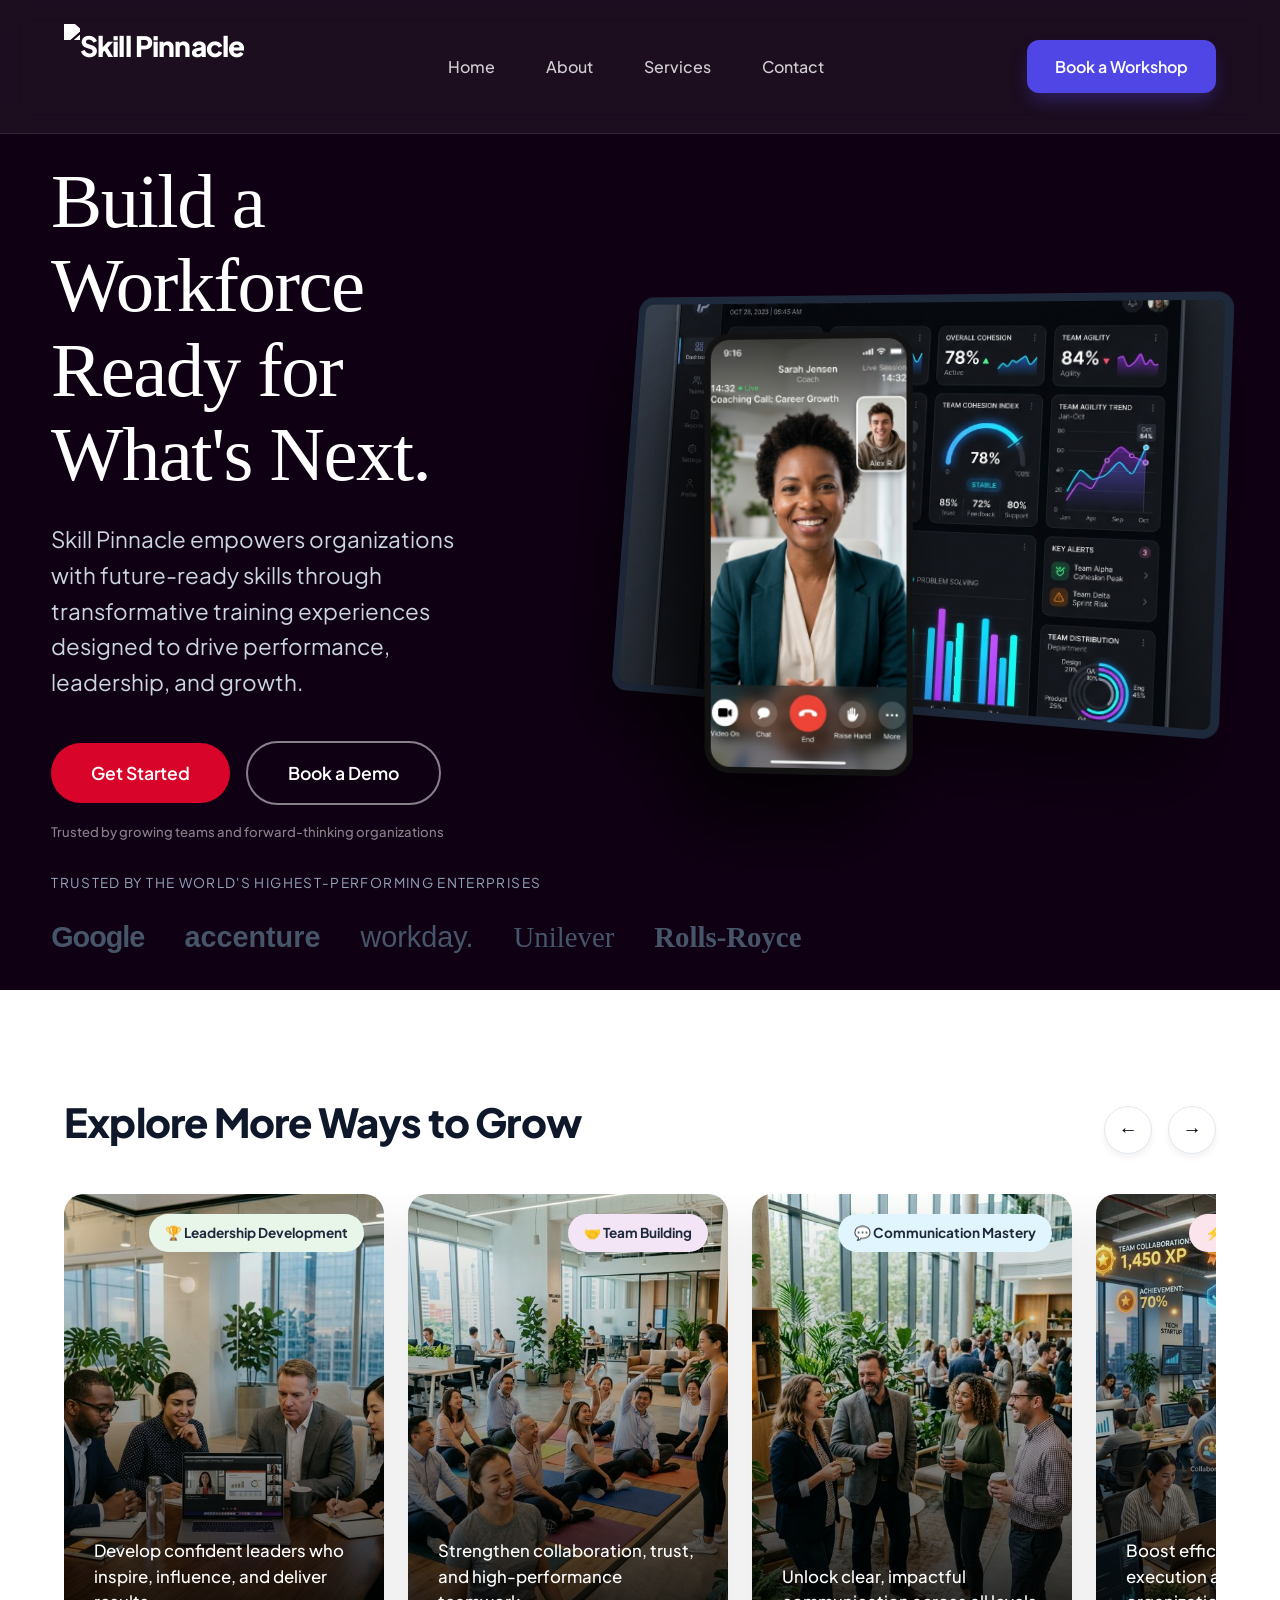
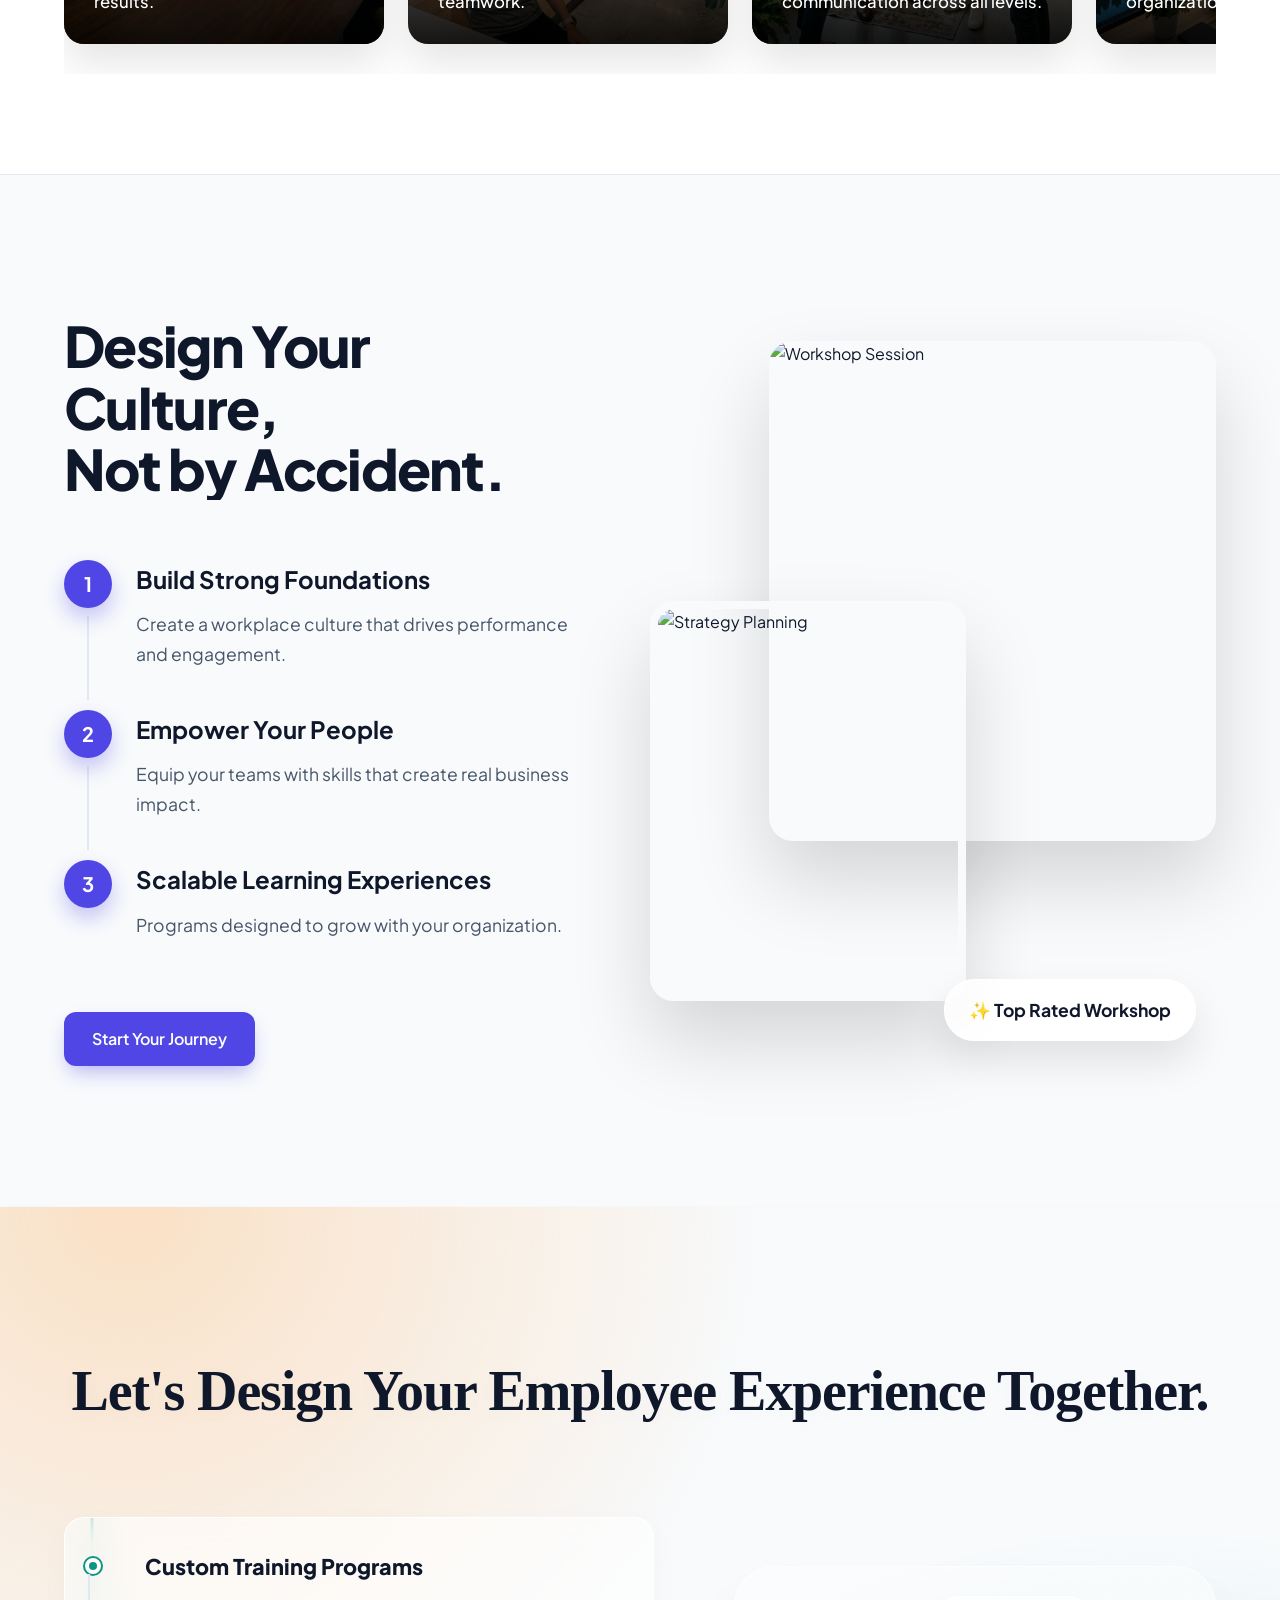
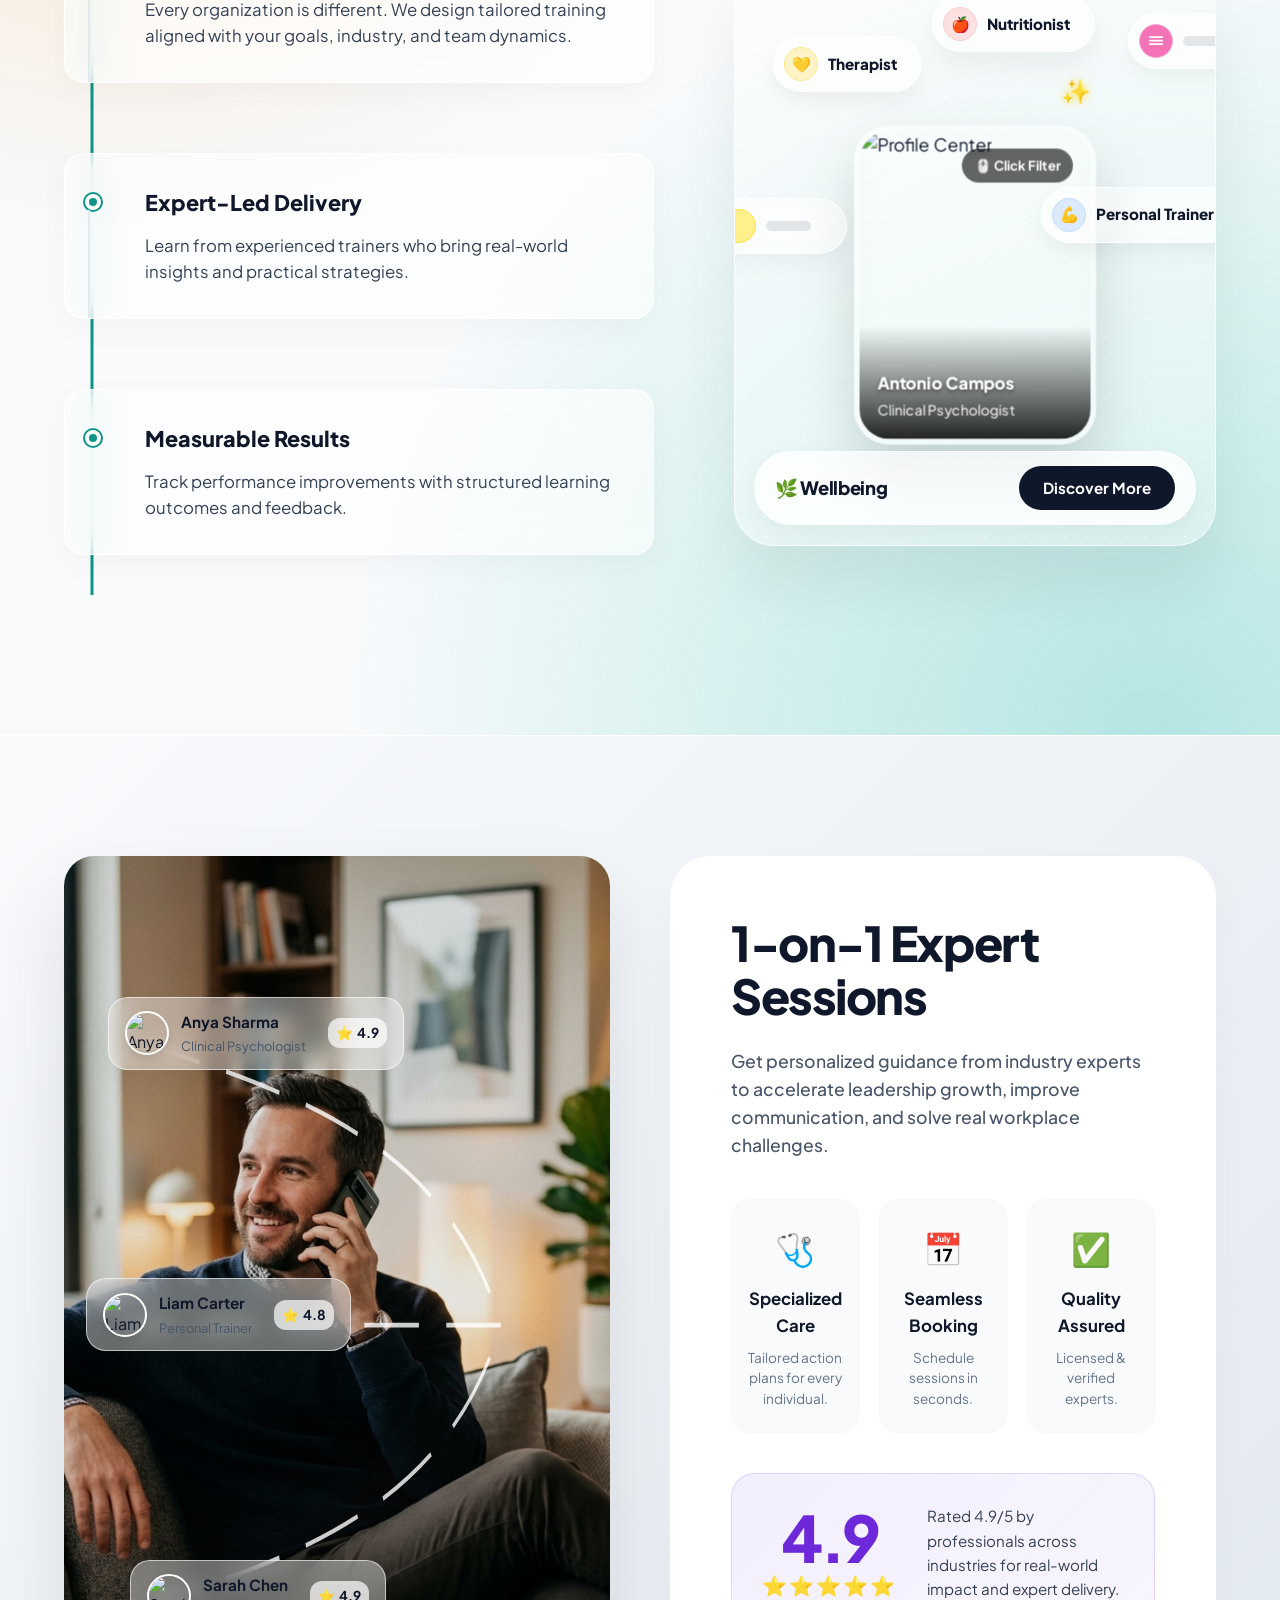
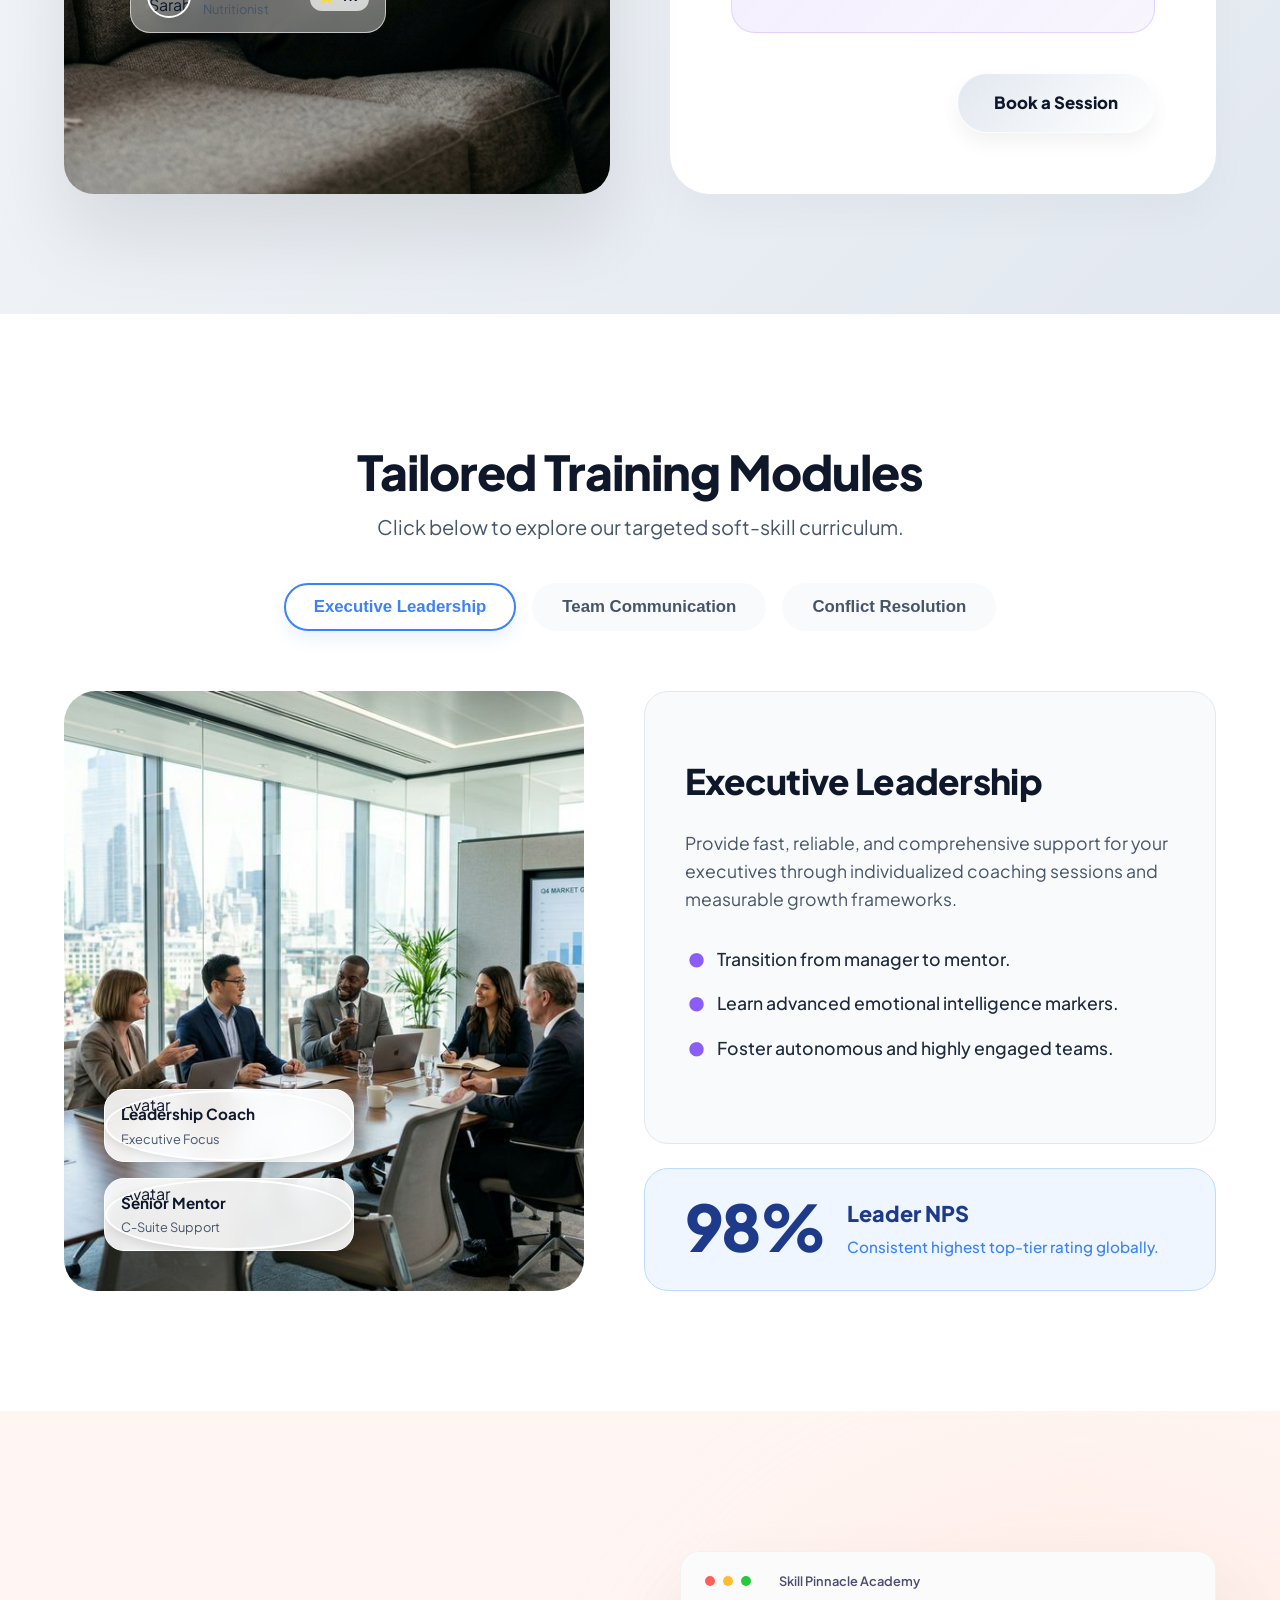
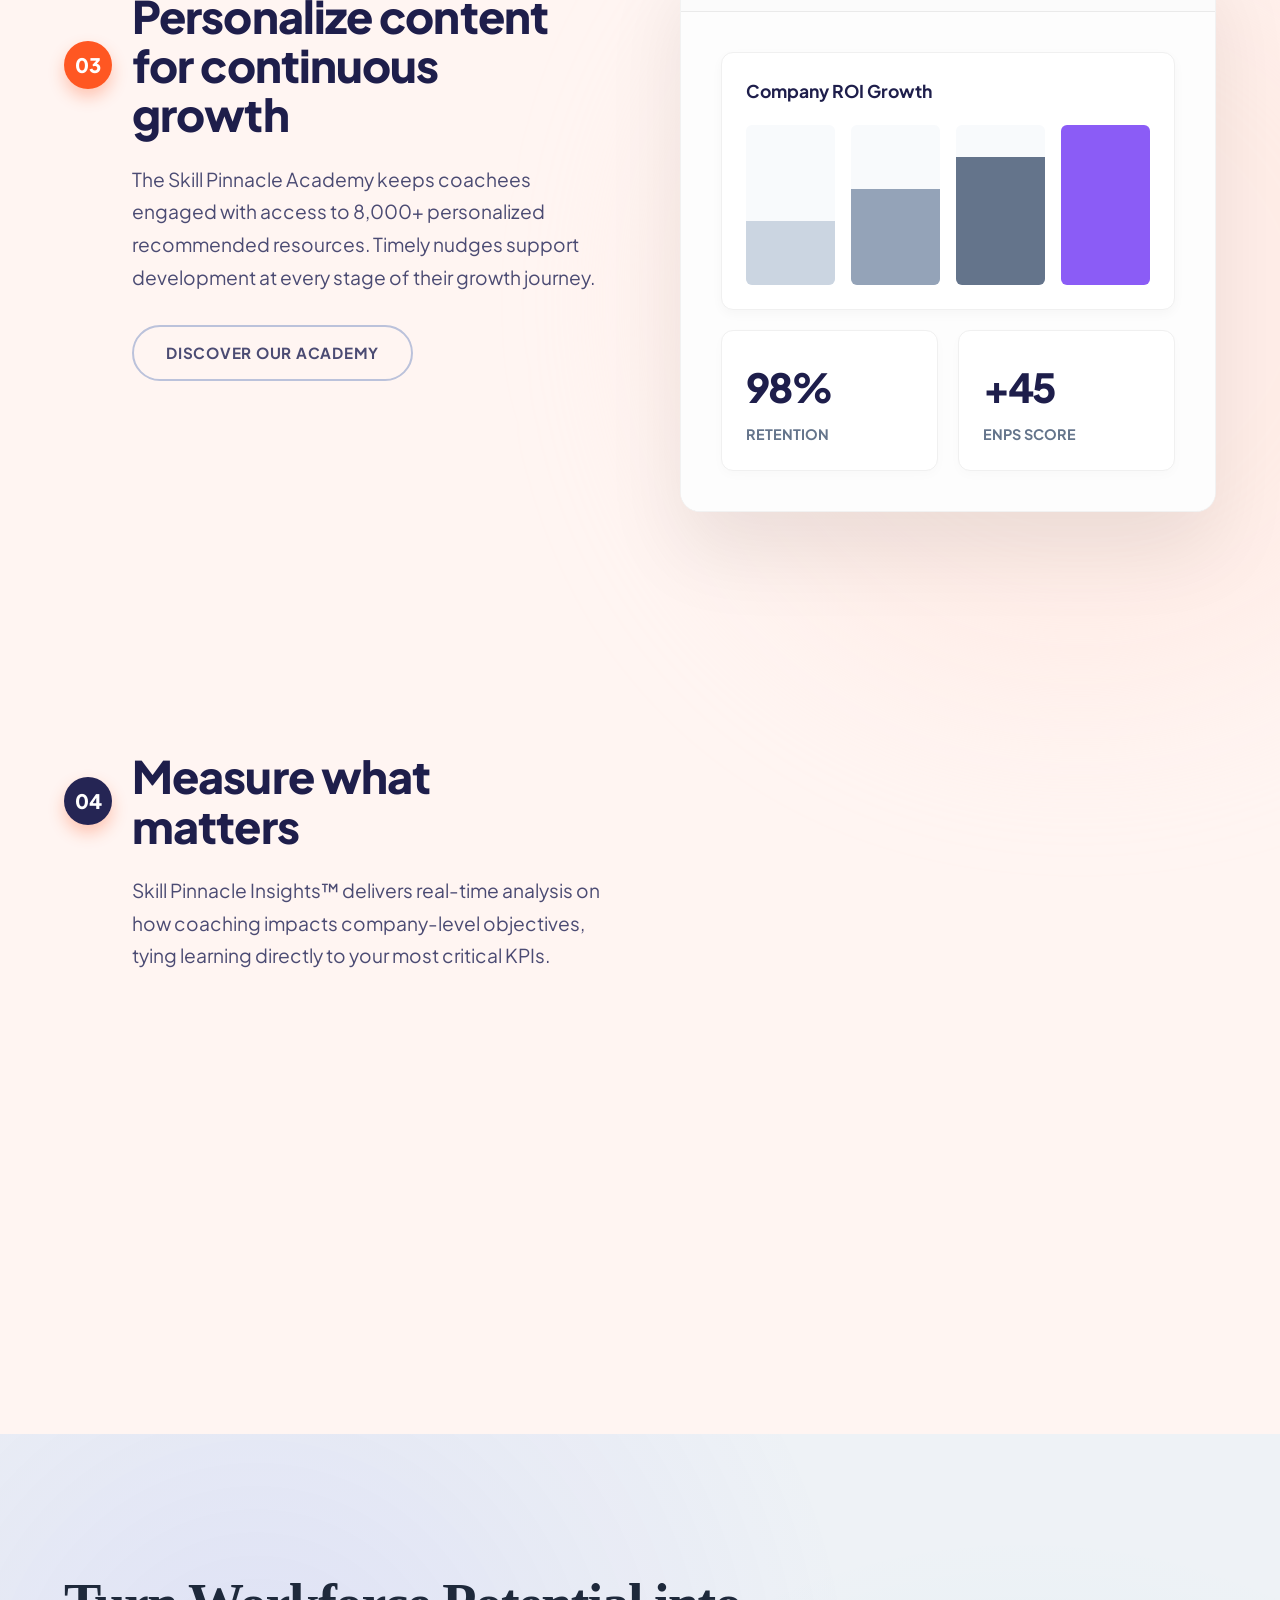
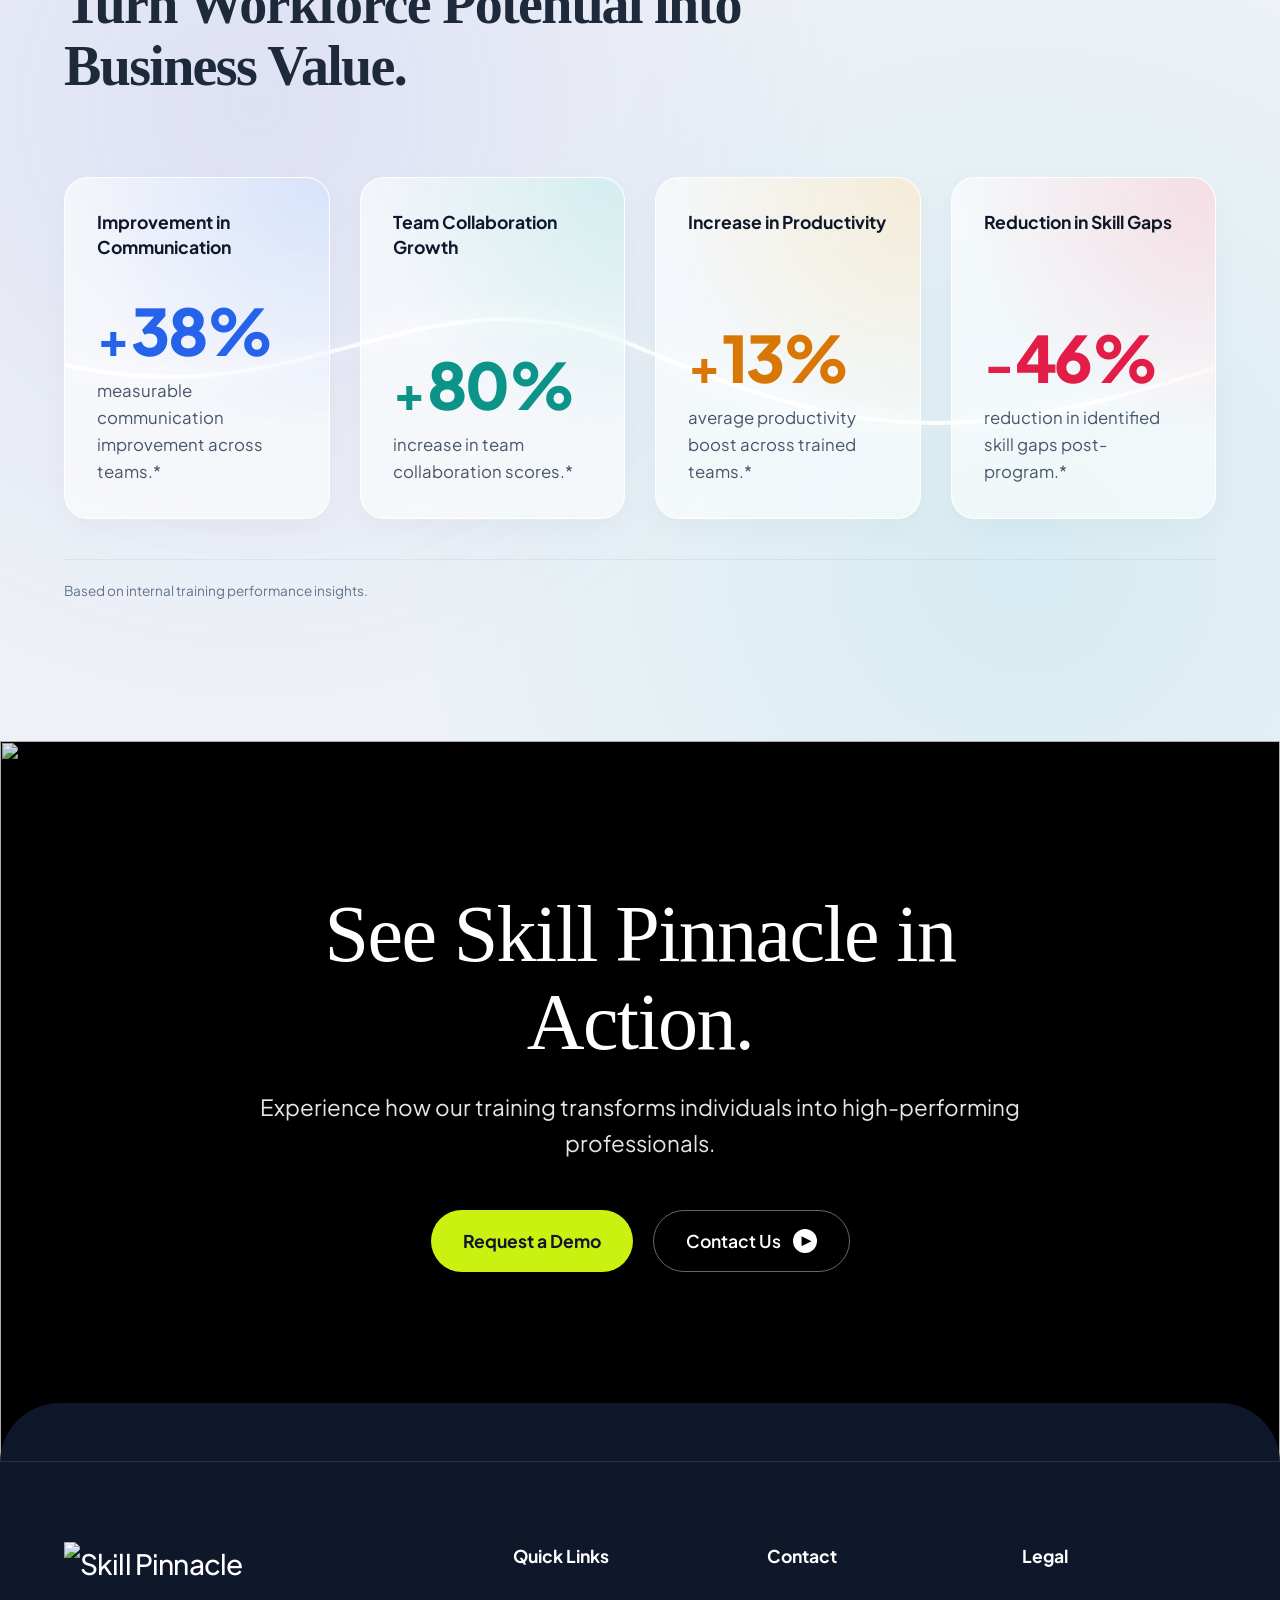
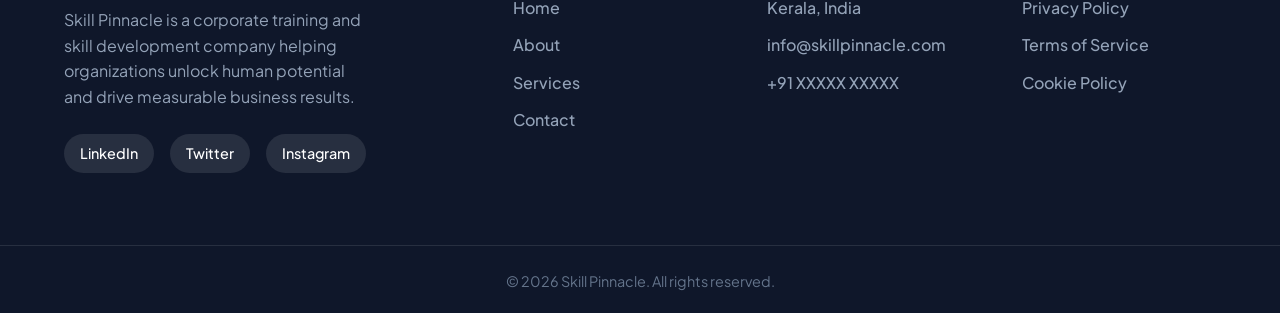
==== index.html @ dc4d6b3a "pust 1" ====
<!DOCTYPE html>
<html lang="en">
<head>
    <meta charset="UTF-8">
    <meta name="viewport" content="width=device-width, initial-scale=1.0">
    <title>Corporate Training & Soft Skills</title>
    <link rel="stylesheet" href="style.css">
    <link href="https://fonts.googleapis.com/css2?family=Plus+Jakarta+Sans:wght@400;500;600;700;800&display=swap" rel="stylesheet">
</head>
<body class="home">
    <main>
        <header class="sticky-header" id="header">
            <a href="index.html" class="logo">
                <img src="assets/logo.png" alt="Skill Pinnacle" class="logo-img">
            </a>
            <nav class="main-nav">
                <a href="index.html">Home</a>
                <a href="about.html">About</a>
                <a href="services.html">Services</a>
                <a href="contact.html">Contact</a>
                <a href="booking.html" class="nav-mobile-cta">Book a Workshop</a>
            </nav>
            <div class="cta-buttons">
                <a href="booking.html" class="btn btn-primary">Book a Workshop</a>
            </div>
            <button class="mobile-menu-btn">
                <span></span><span></span><span></span>
            </button>
        </header>
        <!-- Premium BetterUp-Style 3D Hero -->
        <!-- Static 3D 2-Column Hero Structure (header.mp4 layout) -->
        <section class="hero-static-section" id="hero-main">
            <!-- Background Radial -->
            <!-- Background Video -->
            <video autoplay loop muted playsinline class="h-bg-video">
                <source src="assets/bg.mp4" type="video/mp4">
                Your browser does not support the video tag.
            </video>

            <!-- Foreground Content Grid -->
            <div class="h-content-grid max-w">
                
                <!-- Left Text Column -->
                <div class="h-text-col fade-up animate">
                    <h1 class="h-bold-headline reveal-text"><span>Build a Workforce<br>Ready for What's Next.</span></h1>
                    <p class="h-sub-paragraph">Skill Pinnacle empowers organizations with future-ready skills through transformative training experiences designed to drive performance, leadership, and growth.</p>
                    <div style="display:flex;gap:16px;flex-wrap:wrap;align-items:center;margin-top:8px;">
                        <a href="booking.html" class="btn-magenta-solid">Get Started</a>
                        <a href="contact.html" class="btn-magenta-solid" style="background:transparent;border:2px solid rgba(255,255,255,0.5);color:white;">Book a Demo</a>
                    </div>
                    <p style="margin-top:16px;font-size:0.82rem;color:rgba(255,255,255,0.5);font-weight:500;">Trusted by growing teams and forward-thinking organizations</p>
                </div>

                <!-- Right Compound Mockup Stage -->
                <div class="h-compound-stage fade-up animate delay-1">
                    <div class="h-tablet-mockup">
                        <img src="assets/performance_dashboard.png" class="mockup-img" alt="Dashboard">
                    </div>
                    <div class="h-phone-mockup">
                        <img src="assets/mobile_video_call.png" class="mockup-img" alt="Video Call">
                    </div>
                </div>

            </div>

            <!-- Logo Ticker Footer -->
            <div class="hero-ticker-footer fade-up animate delay-2 max-w">
                <p class="ticker-label">TRUSTED BY THE WORLD'S HIGHEST-PERFORMING ENTERPRISES</p>
                <div class="ticker-logos">
                    <!-- Text SVGs/Logos for dummy enterprise names -->
                    <span class="t-logo google">Google</span>
                    <span class="t-logo accenture">accenture</span>
                    <span class="t-logo workday">workday.</span>
                    <span class="t-logo unilever">Unilever</span>
                    <span class="t-logo rolls">Rolls-Royce</span>
                </div>
            </div>
        </section>

        <section class="amp-carousel-section fade-up animate">
            <div class="amp-header max-w">
                <h2>Explore More Ways to Grow</h2>
                <div class="amp-nav">
                    <button class="nav-btn prev-btn" id="amp-prev">←</button>
                    <button class="nav-btn next-btn" id="amp-next">→</button>
                </div>
            </div>
            <div class="amp-track-wrapper">
                <div class="amp-track" id="amp-track">
                    <div class="amp-card">
                        <img src="assets/amp_card_1_1775747048935.png" alt="Leadership Development" class="amp-bg">
                        <div class="amp-badge green">🏆 Leadership Development</div>
                        <div class="amp-content">
                            <p>Develop confident leaders who inspire, influence, and deliver results.</p>
                        </div>
                    </div>
                    <div class="amp-card">
                        <img src="assets/amp_card_2_1775747070274.png" alt="Team Building" class="amp-bg">
                        <div class="amp-badge purple">🤝 Team Building</div>
                        <div class="amp-content">
                            <p>Strengthen collaboration, trust, and high-performance teamwork.</p>
                        </div>
                    </div>
                    <div class="amp-card">
                        <img src="assets/amp_card_3_1775747086693.png" alt="Communication Mastery" class="amp-bg">
                        <div class="amp-badge blue">💬 Communication Mastery</div>
                        <div class="amp-content">
                            <p>Unlock clear, impactful communication across all levels.</p>
                        </div>
                    </div>
                    <div class="amp-card">
                        <img src="assets/amp_card_4_1775747103747.png" alt="Workplace Productivity" class="amp-bg">
                        <div class="amp-badge pink">⚡ Workplace Productivity</div>
                        <div class="amp-content">
                            <p>Boost efficiency, focus, and execution across your organization.</p>
                        </div>
                    </div>
                </div>
            </div>
        </section>

        <section class="features">
            <div class="feature-grid max-w">
                <div class="feature-timeline fade-up animate">
                    <h2 class="reveal-text"><span>Design Your Culture,<br/>Not by Accident.</span></h2>
                    <div class="timeline-list">
                        <div class="timeline-item">
                            <div class="t-step">1</div>
                            <div class="t-content">
                                <h3>Build Strong Foundations</h3>
                                <p>Create a workplace culture that drives performance and engagement.</p>
                            </div>
                        </div>
                        <div class="timeline-item">
                            <div class="t-step">2</div>
                            <div class="t-content">
                                <h3>Empower Your People</h3>
                                <p>Equip your teams with skills that create real business impact.</p>
                            </div>
                        </div>
                        <div class="timeline-item">
                            <div class="t-step">3</div>
                            <div class="t-content">
                                <h3>Scalable Learning Experiences</h3>
                                <p>Programs designed to grow with your organization.</p>
                            </div>
                        </div>
                    </div>
                    <a href="booking.html" class="btn btn-primary" style="margin-top:32px;display:inline-block;">Start Your Journey</a>
                </div>
                <div class="feature-visuals fade-up animate delay-1">
                    <img src="assets/workshop_1.png" class="f-img main-img" alt="Workshop Session">
                    <img src="assets/workshop_2.png" class="f-img secondary-img" alt="Strategy Planning">
                    <div class="glass-badge">
                        ✨ Top Rated Workshop
                    </div>
                </div>
            </div>
        </section>

        <section class="employee-experience fade-up animate">
            <div class="opm2-mesh-bg"></div>
            <div class="max-w relative-z">
                <h2 class="ee-title text-center fade-up animate">Let's Design Your Employee Experience Together.</h2>
                <div class="ee-layout">
                    
                    <div class="ee-left">
                        <!-- Flow Line SVG Background -->
                        <svg class="opm2-flow-svg" viewBox="0 0 100 800" preserveAspectRatio="none">
                            <line x1="28" y1="0" x2="28" y2="800" stroke="#0d9488" stroke-width="3" stroke-dasharray="1000" stroke-dashoffset="1000" class="draw-line animate delay-1" />
                        </svg>

                        <div class="timeline-item glass-tl-card fade-up animate delay-1">
                            <div class="tl-dot teal-dot"></div>
                            <div class="tl-content">
                                <h3>Custom Training Programs</h3>
                                <p>Every organization is different. We design tailored training aligned with your goals, industry, and team dynamics.</p>
                            </div>
                        </div>
                        <div class="timeline-item glass-tl-card fade-up animate delay-2">
                            <div class="tl-dot teal-dot"></div>
                            <div class="tl-content">
                                <h3>Expert-Led Delivery</h3>
                                <p>Learn from experienced trainers who bring real-world insights and practical strategies.</p>
                            </div>
                        </div>
                        <div class="timeline-item glass-tl-card fade-up animate delay-3">
                            <div class="tl-dot teal-dot"></div>
                            <div class="tl-content">
                                <h3>Measurable Results</h3>
                                <p>Track performance improvements with structured learning outcomes and feedback.</p>
                            </div>
                        </div>
                    </div>

                    <div class="ee-right fade-up animate delay-1">
                        <div class="ee-visual-container glass-container">
                            <div class="mesh-dots"></div>

                            <!-- Sparkle accents -->
                            <div class="sparkle-star star-1 float-anim-1">✨</div>
                            
                            <!-- Floating Skeleton/Pill Badges -->
                            <div class="pill-badge glass-pill pill-pos-1 float-anim-1">
                                <div class="icon-circle bg-yellow">💛</div>
                                <span>Therapist</span>
                            </div>
                            <div class="pill-badge glass-pill pill-pos-2 float-anim-2">
                                <div class="icon-circle bg-red">🍎</div>
                                <span>Nutritionist</span>
                            </div>
                            <div class="pill-badge glass-pill pill-pos-3 float-anim-3">
                                <div class="icon-circle bg-blue">💪</div>
                                <span>Personal Trainer</span>
                            </div>
                            
                            <!-- Skeleton Elements Missing Originally -->
                            <div class="pill-badge glass-pill skel-pos-1 float-anim-2">
                                <div class="icon-circle bg-pink"><svg viewBox="0 0 24 24" width="14" height="14" fill="white"><rect y="4" width="24" height="3" rx="1.5"/><rect y="10" width="24" height="3" rx="1.5"/><rect y="16" width="24" height="3" rx="1.5"/></svg></div>
                                <div class="skel-bar"></div>
                            </div>
                            <div class="pill-badge glass-pill skel-pos-2 float-anim-1">
                                <div class="icon-circle bg-cream"></div>
                                <div class="skel-bar"></div>
                            </div>

                            <!-- Overlapping Profile Fan -->
                            <div class="fan-profile-wrapper">
                                <article class="fan-card fan-left opm2-prof">
                                    <img src="https://i.pravatar.cc/300?img=47" alt="Profile Left">
                                    <div class="prof-overlay">
                                        <h4>Cansu Biliroğlu Ertan</h4>
                                        <p>Nutritionist</p>
                                    </div>
                                    <div class="fake-cursor"><svg width="24" height="36" viewBox="0 0 24 36" fill="none" xmlns="http://www.w3.org/2000/svg"><path d="M1 1L10.3542 32.748L12.9803 21.0347L22.6186 16.5937L1 1Z" fill="white" stroke="#1e293b" stroke-width="2"/></svg></div>
                                </article>
                                <article class="fan-card fan-center opm2-prof">
                                    <div class="expand-cue" style="position:absolute; top: 16px; right: 16px; background: rgba(0,0,0,0.6); padding: 6px 12px; border-radius: 20px; color: white; font-size: 0.75rem; font-weight:700; backdrop-filter: blur(4px); z-index:5; transition: opacity 0.3s;">🖱️ Click Filter</div>
                                    <img src="https://i.pravatar.cc/350?img=11" alt="Profile Center">
                                    <div class="prof-overlay">
                                        <h4>Antonio Campos</h4>
                                        <p>Clinical Psychologist</p>
                                    </div>
                                </article>
                                <article class="fan-card fan-right opm2-prof">
                                    <img src="https://i.pravatar.cc/300?img=32" alt="Profile Right">
                                    <div class="prof-overlay">
                                        <h4>David L.</h4>
                                        <p>Therapist</p>
                                    </div>
                                </article>
                            </div>

                            <!-- Sandbox Footer -->
                            <footer class="sandbox-footer">
                                <div class="sb-logo">🌿 Wellbeing</div>
                                <a href="#discover" class="btn btn-discover">Discover More</a>
                            </footer>
                        </div>
                    </div>
                </div>
            </div>
        </section>

        <section class="expert-sessions fade-up animate">
            <div class="max-w">
                <div class="expert-container">
                    <!-- Left Column (Visuals) -->
                    <div class="expert-visuals">
                        <img src="assets/man_couch_call.png" alt="Man on phone call" class="expert-bg-img">
                        
                        <!-- Glowing SVG Connection Lines -->
                        <svg class="expert-lines-svg" viewBox="0 0 100 100" preserveAspectRatio="none">
                            <path class="glow-path" d="M15,20 C40,25 70,30 80,50" />
                            <path class="glow-path" d="M10,50 C40,50 60,50 80,50" />
                            <path class="glow-path" d="M15,80 C40,75 70,70 80,50" />
                        </svg>

                        <div class="expert-card card-top">
                            <img src="https://i.pravatar.cc/100?img=5" alt="Anya Sharma" class="expert-avatar">
                            <div class="card-info">
                                <h4>Anya Sharma</h4>
                                <p>Clinical Psychologist</p>
                            </div>
                            <div class="card-rating">
                                <span>⭐</span> 4.9
                            </div>
                        </div>

                        <div class="expert-card card-mid">
                            <img src="https://i.pravatar.cc/100?img=11" alt="Liam Carter" class="expert-avatar">
                            <div class="card-info">
                                <h4>Liam Carter</h4>
                                <p>Personal Trainer</p>
                            </div>
                            <div class="card-rating">
                                <span>⭐</span> 4.8
                            </div>
                        </div>

                        <div class="expert-card card-bot">
                            <img src="https://i.pravatar.cc/100?img=9" alt="Sarah Chen" class="expert-avatar">
                            <div class="card-info">
                                <h4>Sarah Chen</h4>
                                <p>Nutritionist</p>
                            </div>
                            <div class="card-rating">
                                <span>⭐</span> 4.9
                            </div>
                        </div>
                    </div>

                    <!-- Right Column (Content) -->
                    <div class="expert-content">
                        <div class="expert-inner">
                            <h2 class="expert-title reveal-text"><span>1-on-1 Expert Sessions</span></h2>
                            <p class="expert-subtitle">Get personalized guidance from industry experts to accelerate leadership growth, improve communication, and solve real workplace challenges.</p>
                            
                            <div class="expert-features">
                                <div class="e-feat-card">
                                    <div class="feat-icon">🩺</div>
                                    <h5>Specialized Care</h5>
                                    <p>Tailored action plans for every individual.</p>
                                </div>
                                <div class="e-feat-card">
                                    <div class="feat-icon">📅</div>
                                    <h5>Seamless Booking</h5>
                                    <p>Schedule sessions in seconds.</p>
                                </div>
                                <div class="e-feat-card">
                                    <div class="feat-icon">✅</div>
                                    <h5>Quality Assured</h5>
                                    <p>Licensed & verified experts.</p>
                                </div>
                            </div>

                            <div class="satisfaction-card">
                                <div class="sat-left">
                                    <div class="sat-score">4.9</div>
                                    <div class="sat-stars">⭐⭐⭐⭐⭐</div>
                                </div>
                                <div class="sat-right">
                                    <p>Rated 4.9/5 by professionals across industries for real-world impact and expert delivery.</p>
                                </div>
                            </div>
                            
                            <div class="expert-cta-wrap">
                                <a href="booking.html" class="btn expert-cta">Book a Session</a>
                            </div>
                        </div>
                    </div>
                </div>
            </div>
        </section>

        <section class="ref-modules-section">
            <div class="modules-inner max-w fade-up animate">
                <div class="text-center mb-section" style="margin-bottom: 40px;">
                    <h2 style="color: #0f172a; font-size: 3rem; font-weight: 800; letter-spacing: -0.02em;" class="reveal-text"><span>Tailored Training Modules</span></h2>
                    <p class="subtitle" style="color: #475569;">Click below to explore our targeted soft-skill curriculum.</p>
                </div>
                <div class="ref-tabs">
                    <button class="tab ref-pill active" data-target="tab-exec">Executive Leadership</button>
                    <button class="tab ref-pill" data-target="tab-team">Team Communication</button>
                    <button class="tab ref-pill" data-target="tab-conflict">Conflict Resolution</button>
                </div>
                
                <div class="ref-content-container">
                    <div class="tab-pane ref-pane active" id="tab-exec">
                        <div class="ref-pane-left">
                            <img src="assets/exec_leadership.png" alt="Executive Leadership">
                            <div class="ref-float-badges">
                                <div class="expert-card card-static">
                                    <img src="https://i.pravatar.cc/100?img=5" alt="Avatar" class="expert-avatar">
                                    <div class="card-info">
                                        <h4>Leadership Coach</h4>
                                        <p style="font-size: 0.8rem; margin: 0; color: var(--text-gray);">Executive Focus</p>
                                    </div>
                                </div>
                                <div class="expert-card card-static">
                                    <img src="https://i.pravatar.cc/100?img=11" alt="Avatar" class="expert-avatar">
                                    <div class="card-info">
                                        <h4>Senior Mentor</h4>
                                        <p style="font-size: 0.8rem; margin: 0; color: var(--text-gray);">C-Suite Support</p>
                                    </div>
                                </div>
                            </div>
                        </div>
                        <div class="ref-pane-right">
                            <div class="ref-info-card">
                                <h2 class="reveal-text"><span>Executive Leadership</span></h2>
                                <p>Provide fast, reliable, and comprehensive support for your executives through individualized coaching sessions and measurable growth frameworks.</p>
                                <ul class="ref-checklist">
                                    <li>Transition from manager to mentor.</li>
                                    <li>Learn advanced emotional intelligence markers.</li>
                                    <li>Foster autonomous and highly engaged teams.</li>
                                </ul>
                            </div>
                            <div class="ref-metric-card blue-metric">
                                <div class="rm-score">98%</div>
                                <div class="rm-text">Leader NPS <br><span style="font-weight: 500; font-size: 0.95rem; color: #3b82f6;">Consistent highest top-tier rating globally.</span></div>
                            </div>
                        </div>
                    </div>

                    <div class="tab-pane ref-pane" id="tab-team">
                        <div class="ref-pane-left">
                            <img src="assets/team_communication.png" alt="Team Communication">
                            <div class="ref-float-badges">
                                <div class="expert-card card-static">
                                    <img src="https://i.pravatar.cc/100?img=9" alt="Avatar" class="expert-avatar">
                                    <div class="card-info">
                                        <h4>Comm Specialist</h4>
                                        <p style="font-size: 0.8rem; margin: 0; color: var(--text-gray);">Team Alignment</p>
                                    </div>
                                </div>
                                <div class="expert-card card-static">
                                    <img src="https://i.pravatar.cc/100?img=12" alt="Avatar" class="expert-avatar">
                                    <div class="card-info">
                                        <h4>Agile Coach</h4>
                                        <p style="font-size: 0.8rem; margin: 0; color: var(--text-gray);">Process Design</p>
                                    </div>
                                </div>
                            </div>
                        </div>
                        <div class="ref-pane-right">
                            <div class="ref-info-card">
                                <h2 class="reveal-text"><span>Team Communication</span></h2>
                                <p>Build psychological safety and ensure effective cross-functional collaboration teams across all your departments.</p>
                                <ul class="ref-checklist">
                                    <li>Clear the noise and align on strategic tasks.</li>
                                    <li>Build psychological safety from the ground up.</li>
                                    <li>Effective cross-functional async communication.</li>
                                </ul>
                            </div>
                            <div class="ref-metric-card teal-metric">
                                <div class="rm-score">3x</div>
                                <div class="rm-text">Faster Delivery <br><span style="font-weight: 500; font-size: 0.95rem; color: #0d9488;">Aligned teams drastically cut down on rework.</span></div>
                            </div>
                        </div>
                    </div>

                    <div class="tab-pane ref-pane" id="tab-conflict">
                        <div class="ref-pane-left">
                            <img src="assets/conflict_resolution.png" alt="Conflict Resolution">
                            <div class="ref-float-badges">
                                <div class="expert-card card-static">
                                    <img src="https://i.pravatar.cc/100?img=22" alt="Avatar" class="expert-avatar">
                                    <div class="card-info">
                                        <h4>Mediator</h4>
                                        <p style="font-size: 0.8rem; margin: 0; color: var(--text-gray);">Dispute Resolution</p>
                                    </div>
                                </div>
                                <div class="expert-card card-static">
                                    <img src="https://i.pravatar.cc/100?img=43" alt="Avatar" class="expert-avatar">
                                    <div class="card-info">
                                        <h4>HR Partner</h4>
                                        <p style="font-size: 0.8rem; margin: 0; color: var(--text-gray);">Escalation Mgmt</p>
                                    </div>
                                </div>
                            </div>
                        </div>
                        <div class="ref-pane-right">
                            <div class="ref-info-card">
                                <h2 class="reveal-text"><span>Conflict Resolution</span></h2>
                                <p>Turn friction into innovation seamlessly using our proven 'Active Mediacy' framework and escalation mastery.</p>
                                <ul class="ref-checklist">
                                    <li>'Active Mediacy' framework for all employees.</li>
                                    <li>De-escalate high-stakes conversations.</li>
                                    <li>Mediation mastery for frontline managers.</li>
                                </ul>
                            </div>
                            <div class="ref-metric-card purple-metric">
                                <div class="rm-score">0</div>
                                <div class="rm-text">Escalations <br><span style="font-weight: 500; font-size: 0.95rem; color: #7c3aed;">Empower managers to solve disputes at the source.</span></div>
                            </div>
                        </div>
                    </div>
                </div>
            </div>
        </section>

        <!-- New Interactive Steps Section (CoachHub Reference) -->
        <section class="growth-steps-section" id="growth-steps">
            <div class="growth-steps-bg scroll-parallax"></div>
            
            <div class="max-w growth-grid">
                
                <!-- Left Column (Steps) -->
                <div class="steps-sequence">
                    <div class="step-block" data-step="1">
                        <div class="step-header">
                            <div class="step-badge">03</div>
                            <h3>Personalize content<br>for continuous growth</h3>
                        </div>
                        <p>The Skill Pinnacle Academy keeps coachees engaged with access to 8,000+ personalized recommended resources. Timely nudges support development at every stage of their growth journey.</p>
                        <a href="#" class="ghost-btn">Discover Our Academy</a>
                    </div>
                    
                    <div class="step-block" data-step="2" style="margin-top: 250px; margin-bottom: 250px;">
                        <div class="step-header">
                            <div class="step-badge" style="background: #252554;">04</div>
                            <h3>Measure what matters</h3>
                        </div>
                        <p>Skill Pinnacle Insights™ delivers real-time analysis on how coaching impacts company-level objectives, tying learning directly to your most critical KPIs.</p>
                    </div>
                </div>

                <!-- Right Column (Sticky UI Mockup) -->
                <div class="steps-visual-col">
                    <div class="dashboard-mockup-wrapper">
                        <!-- Main Window Frame -->
                        <div class="mockup-window">
                            <div class="mockup-header">
                                <div class="mockup-dot"></div>
                                <div class="mockup-dot"></div>
                                <div class="mockup-dot"></div>
                                <div style="margin-left: 20px; font-size: 0.8rem; font-weight: 600; color: #4b4b73;">Skill Pinnacle Academy</div>
                            </div>
                            
                            <div class="mockup-view-container">
                                <!-- VIEW 1: Personalized Content (Grid + Popout) -->
                                <div class="mockup-view active" id="mockup-view-1">
                                    <div class="mockup-body">
                                        <!-- Dummy grid -->
                                        <div class="mock-card"><div class="mock-card-img"></div><div class="mock-card-txt"></div></div>
                                        <div class="mock-card"><div class="mock-card-img"></div><div class="mock-card-txt"></div></div>
                                        <div class="mock-card" style="opacity: 0.5;"><div class="mock-card-img"></div><div class="mock-card-txt"></div></div>
                                        <div class="mock-card" style="opacity: 0.5;"><div class="mock-card-img"></div><div class="mock-card-txt"></div></div>
                                    </div>
                                    <!-- Floating Popout Card exclusively for View 1 -->
                                    <div class="popout-animator">
                                        <div class="popout-feature-card">
                                            <div class="feature-card-img">
                                                <img src="assets/exec_leadership.png" alt="Transformational Leadership">
                                            </div>
                                            <div class="feature-card-body">
                                                <div class="fc-tag">Performance</div>
                                                <h4>Transformational Leadership</h4>
                                                <p>How to empower, inspire change and high-performance in your team.</p>
                                                <div style="display: flex; gap: 8px; margin-top: 16px;">
                                                    <span style="height: 6px; width: 40px; background: #e2e8f0; border-radius: 4px;"></span>
                                                    <span style="height: 6px; width: 60px; background: #e2e8f0; border-radius: 4px;"></span>
                                                </div>
                                            </div>
                                        </div>
                                    </div>
                                </div>

                                <!-- VIEW 2: Measure What Matters (Charts) -->
                                <div class="mockup-view" id="mockup-view-2">
                                    <div class="mockup-body" style="grid-template-columns: 1fr;">
                                        <div class="mock-card chart-card">
                                            <h4>Company ROI Growth</h4>
                                            <div class="chart-bars">
                                                <div class="cb-col"><div class="cb-bar cb-1"></div></div>
                                                <div class="cb-col"><div class="cb-bar cb-2"></div></div>
                                                <div class="cb-col"><div class="cb-bar cb-3"></div></div>
                                                <div class="cb-col"><div class="cb-bar cb-4"></div></div>
                                            </div>
                                        </div>
                                        <div style="display: grid; grid-template-columns: 1fr 1fr; gap: 20px;">
                                            <div class="stat-mini">
                                                <div class="st-num">98%</div>
                                                <div class="st-lbl">Retention</div>
                                            </div>
                                            <div class="stat-mini">
                                                <div class="st-num">+45</div>
                                                <div class="st-lbl">eNPS Score</div>
                                            </div>
                                        </div>
                                    </div>
                                </div>

                            </div>
                        </div>
                    </div>
                </div>

            </div>
        </section>

        <section class="apt-stats-section">
            <div class="apt-stats-bg"></div>
            <div class="max-w relative-z">
                <h2 class="stats-heading reveal-text"><span>Turn Workforce Potential into Business Value.</span></h2>
                <div class="stats-flow-container fade-up animate delay-1">
                    <svg class="flow-line" viewBox="0 0 1000 200" preserveAspectRatio="none">
                        <path id="magic-path" d="M -50,100 C 200,200 300,0 500,100 S 800,200 1050,100" fill="none" stroke="rgba(255, 255, 255, 0.9)" stroke-width="4" stroke-dasharray="1200" stroke-dashoffset="1200" filter="drop-shadow(0 0 8px rgba(255,255,255,0.7))"/>
                    </svg>

                    <div class="apt-grid-row">
                        <div class="apt-card">
                            <div class="apt-card-bg blue-mesh"></div>
                            <div class="apt-head">Improvement in Communication</div>
                            <div class="apt-body">
                                <div class="val blue"><span class="accent-val">+</span><span class="count-up" data-target="41">0</span>%</div>
                                <p>measurable communication improvement across teams.*</p>
                            </div>
                        </div>
                        <div class="apt-card">
                            <div class="apt-card-bg teal-mesh"></div>
                            <div class="apt-head">Team Collaboration Growth</div>
                            <div class="apt-body">
                                <div class="val teal"><span class="accent-val">+</span><span class="count-up" data-target="86">0</span>%</div>
                                <p>increase in team collaboration scores.*</p>
                            </div>
                        </div>
                        <div class="apt-card">
                            <div class="apt-card-bg gold-mesh"></div>
                            <div class="apt-head">Increase in Productivity</div>
                            <div class="apt-body">
                                <div class="val gold"><span class="accent-val">+</span><span class="count-up" data-target="14">0</span>%</div>
                                <p>average productivity boost across trained teams.*</p>
                            </div>
                        </div>
                        <div class="apt-card">
                            <div class="apt-card-bg coral-mesh"></div>
                            <div class="apt-head">Reduction in Skill Gaps</div>
                            <div class="apt-body">
                                <div class="val coral"><span class="accent-val">-</span><span class="count-up" data-target="50">0</span>%</div>
                                <p>reduction in identified skill gaps post-program.*</p>
                            </div>
                        </div>
                    </div>
                </div>
                <div class="stats-footnote fade-up animate delay-2">
                    Based on internal training performance insights.
                </div>
            </div>
        </section>

        <!-- NPS CTA Section -->
        <section class="nps-cta-layer">
            <img src="assets/footerbg.png" alt="" class="nps-bg-video">
            
            <div class="nps-cta-content text-center fade-up animate">
                <h2 class="nps-heading reveal-text"><span>See Skill Pinnacle in Action.</span></h2>
                <p class="nps-sub">Experience how our training transforms individuals into high-performing professionals.</p>
                <div class="nps-actions">
                    <a href="booking.html" class="btn btn-lemon">Request a Demo</a>
                    <a href="contact.html" class="btn btn-outline-white">Contact Us <span class="nps-play-icon">&#x25B6;</span></a>
                </div>
            </div>
            
            <!-- Curved floor to bridge into footer -->
            <div class="nps-floor-curve"></div>
        </section>
    </main>

    <footer class="site-footer">
        <div class="max-w footer-grid">
            <div class="footer-col brand-col">
                <a href="index.html" class="logo">
                    <img src="assets/logo.png" alt="Skill Pinnacle" class="logo-img">
                </a>
                <p>Skill Pinnacle is a corporate training and skill development company helping organizations unlock human potential and drive measurable business results.</p>
                <div class="social-links">
                    <a href="#">LinkedIn</a>
                    <a href="#">Twitter</a>
                    <a href="#">Instagram</a>
                </div>
            </div>
            <div class="footer-col">
                <h4>Quick Links</h4>
                <a href="index.html">Home</a>
                <a href="about.html">About</a>
                <a href="services.html">Services</a>
                <a href="contact.html">Contact</a>
            </div>
            <div class="footer-col">
                <h4>Contact</h4>
                <a href="#">Kerala, India</a>
                <a href="mailto:info@skillpinnacle.com">info@skillpinnacle.com</a>
                <a href="tel:+91XXXXXXXXXX">+91 XXXXX XXXXX</a>
            </div>
            <div class="footer-col">
                <h4>Legal</h4>
                <a href="#">Privacy Policy</a>
                <a href="#">Terms of Service</a>
                <a href="#">Cookie Policy</a>
            </div>
        </div>
        <div class="footer-bottom max-w">
            <p>&copy; 2026 Skill Pinnacle. All rights reserved.</p>
        </div>
    </footer>

    <script src="script.js"></script>
</body>
</html>
---- style.css ----
/* Color Palette & Variables */
:root {
    --primary: #4F46E5;
    --primary-hover: #4338CA;
    --grad-1: #06B6D4;
    --grad-2: #8B5CF6;
    --bg-white: #FFFFFF;
    --bg-off: #F8FAFC;
    --bg-dark: #0F172A;
    --bg-darker: #020617;
    --text-dark: #0F172A;
    --text-gray: #475569;
    --border: #E2E8F0;
    --font: 'Plus Jakarta Sans', sans-serif;
}

/* Reset */
* { box-sizing: border-box; margin: 0; padding: 0; }
body {
    font-family: var(--font);
    color: var(--text-dark);
    line-height: 1.6;
    background: var(--bg-white);
    overflow-x: hidden;
}
a { text-decoration: none; color: inherit; }
.max-w { width: 100%; max-width: 1300px; margin: 0 auto; padding: 0 5%; }
@media (max-width: 768px) {
    .max-w { padding: 0 20px; }
}
.mb-section { margin-bottom: 60px; }

/* Utilities */
.btn {
    display: inline-flex; align-items: center; justify-content: center;
    padding: 14px 28px; border-radius: 12px; font-weight: 600;
    transition: all 0.3s cubic-bezier(0.4, 0, 0.2, 1);
    cursor: pointer; font-size: 1rem;
}
.btn-primary { background: var(--primary); color: white; box-shadow: 0 10px 20px -5px rgba(79, 70, 229, 0.4); }
.btn-primary:hover { transform: translateY(-3px); box-shadow: 0 20px 25px -5px rgba(79, 70, 229, 0.5), 0 8px 10px -6px rgba(79, 70, 229, 0.1); }
.btn-large { padding: 18px 40px; font-size: 1.125rem; }
.btn-login { color: rgba(255, 255, 255, 0.8); font-weight: 600; margin-right: 16px; transition: color 0.3s; }
.sticky-header.scrolled .btn-login { color: var(--text-gray); }
.btn-login:hover { color: white; }
.sticky-header.scrolled .btn-login:hover { color: var(--primary); }

.gradient-text {
    background: linear-gradient(135deg, var(--primary), var(--grad-1));
    -webkit-background-clip: text; color: transparent; background-clip: text;
}
.text-center { text-align: center; }
.subtitle { font-size: 1.25rem; color: var(--text-gray); }

/* Header */
.sticky-header {
    position: fixed; 
    top: 0; 
    width: 100%; 
    z-index: 100;
    display: flex; 
    justify-content: space-between; 
    align-items: center;
    padding: 24px 5%; 
    background: rgba(255, 255, 255, 0.05); /* Very subtle white for glass look */
    backdrop-filter: blur(12px); 
    -webkit-backdrop-filter: blur(12px);
    border-bottom: 1px solid rgba(255, 255, 255, 0.1);
    transition: all 0.3s ease;
}

.sticky-header.scrolled { 
    padding: 16px 5%; 
    background: rgba(255, 255, 255, 0.85); 
    border-bottom: 1px solid var(--border);
    box-shadow: 0 4px 20px rgba(0, 0, 0, 0.1);
}

.logo { 
    display: flex;
    align-items: center;
    text-decoration: none;
    font-size: 1.75rem; 
    font-weight: 800; 
    color: white; /* Fallback */
    letter-spacing: -0.03em; 
    transition: all 0.3s ease;
}
.logo-img {
    height: 85px; /* Large for Desktop */
    width: auto;
    transition: all 0.3s ease;
}

/* On Hero (Transparent Header) */
.sticky-header:not(.scrolled) .logo-img {
    filter: brightness(0) invert(1); /* Force white for dark hero */
}

/* On Scroll (Desktop) */
.sticky-header.scrolled .logo { color: var(--text-dark); }
.sticky-header.scrolled .logo-img {
    filter: none; 
    height: 60px; 
}

/* Mobile Adjustments (User liked the previous size for mobile) */
@media (max-width: 768px) {
    .logo-img {
        height: 55px; /* Preserved size for mobile */
    }
    .sticky-header.scrolled .logo-img {
        height: 45px;
    }
}

.main-nav a { 
    margin: 0 24px; 
    font-weight: 500; 
    color: rgba(255, 255, 255, 0.8); /* Light grey white on hero */
    transition: color 0.3s; 
    font-size: 1rem; 
}
.sticky-header.scrolled .main-nav a { color: var(--text-gray); }
.main-nav a:hover { color: white; }
.sticky-header.scrolled .main-nav a:hover { color: var(--primary); }

/* ------------------------------------- */
/*  STATIC 2-COLUMN HERO (header.mp4)    */
/* ------------------------------------- */
.hero-static-section {
    position: relative;
    width: 100%;
    min-height: 100vh;
    padding-top: 100px;
    overflow: hidden;
    display: flex;
    flex-direction: column;
    justify-content: center;
    background: #100014; /* Deep dark base */
}

/* Background Video */
.hero-static-section .h-bg-video {
    position: absolute;
    inset: 0;
    width: 100%;
    height: 100%;
    object-fit: cover;
    z-index: 1;
    pointer-events: none;
    /* Optional: subtle tint to ensure text clarity */
    filter: brightness(0.6); 
}

/* Foreground Grid */
.hero-static-section .h-content-grid {
    position: relative;
    z-index: 10;
    display: flex;
    align-items: center;
    width: 100%;
    flex: 1;
    padding: 60px 4% 0; /* room for the ticker at bottom */
}

/* Left Text Column */
.h-text-col {
    flex: 0 0 45%;
    padding-right: 5%;
}
.h-bold-headline {
    font-size: 4.8rem;
    font-family: 'Georgia', serif;
    font-weight: 400;
    line-height: 1.1;
    color: white;
    margin-bottom: 24px;
    letter-spacing: -0.02em;
}
.h-sub-paragraph {
    font-size: 1.4rem;
    color: #cbd5e1;
    line-height: 1.6;
    margin-bottom: 40px;
    max-width: 90%;
}
.btn-magenta-solid {
    background: #d90429;
    color: white;
    padding: 16px 40px;
    border-radius: 50px;
    font-size: 1.1rem;
    font-weight: 600;
    text-decoration: none;
    display: inline-block;
    transition: transform 0.3s, background 0.3s;
}
.btn-magenta-solid:hover {
    background: #ef233c;
    transform: translateY(-2px);
}

/* Right Compound Stage */
.h-compound-stage {
    flex: 0 0 55%;
    position: relative;
    height: 500px; /* Reduced from 600px */
    perspective: 1200px; /* Essential for 3D depth */
    display: flex;
    align-items: center;
    justify-content: flex-end;
}

.h-tablet-mockup {
    width: 620px;
    height: 420px;
    position: absolute;
    right: 2%;
    border-radius: 16px;
    background: #0f172a;
    border: 8px solid #1e293b;
    box-shadow: -20px 40px 80px rgba(0,0,0,0.6);
    /* Rotated away according to the video */
    transform: rotateY(-15deg) rotateX(5deg) rotateZ(2deg);
    transform-style: preserve-3d;
    overflow: hidden;
    z-index: 10;
}
.h-tablet-mockup img {
    width: 100%; height: 100%; object-fit: cover;
}

.h-phone-mockup {
    width: 200px;
    height: 420px;
    position: absolute;
    right: 48%; /* Floats in front of the left edge of the tablet */
    bottom: -10px;
    border-radius: 24px;
    background: #000;
    border: 6px solid #121212;
    box-shadow: -30px 50px 80px rgba(0,0,0,0.8);
    /* Less rotated, facing more forward */
    transform: rotateY(-5deg) translateZ(60px);
    z-index: 20;
    overflow: hidden;
}
.h-phone-mockup img {
    width: 100%; height: 100%; object-fit: cover;
}

/* Logo Ticker */
.hero-ticker-footer {
    position: relative;
    z-index: 10;
    width: 100%;
    padding: 30px 4%;
    margin-top: auto;
}
.ticker-label {
    text-transform: uppercase;
    color: #94a3b8;
    font-size: 0.85rem;
    letter-spacing: 0.1em;
    margin-bottom: 20px;
}
.ticker-logos {
    display: flex;
    align-items: center;
    gap: 40px; /* space between text placeholders */
}
.t-logo {
    font-size: 1.8rem;
    font-weight: 700;
    color: #475569;
    transition: color 0.3s;
}
.t-logo:hover {
    color: #94a3b8;
}
.t-logo.google { font-family: 'Arial', sans-serif; font-weight: 600; letter-spacing: -1px; }
.t-logo.accenture { font-family: sans-serif; text-transform: lowercase; }
.t-logo.workday { font-family: 'Helvetica Neue', sans-serif; text-transform: lowercase; font-weight: 400; }
.t-logo.unilever { font-family: 'Georgia', serif; font-weight: 400; }
.t-logo.rolls { font-family: 'Times New Roman', serif; }

@media (max-width: 1024px) {
    .hero-static-section .h-content-grid { flex-direction: column; padding: 120px 4% 40px; }
    .h-text-col { flex: 0 0 auto; width: 100%; text-align: center; padding-right: 0; margin-bottom: 60px; }
    .h-sub-paragraph { max-width: 100%; margin: 0 auto 40px; }
    .h-compound-stage { flex: 0 0 auto; width: 100%; height: 500px; transform: scale(0.8); justify-content: center; transform-origin: top center;}
    .h-tablet-mockup { position: relative; right: auto; margin: 0 auto; }
    .h-phone-mockup { right: 15%; bottom: -40px; }
    .ticker-logos { flex-wrap: wrap; justify-content: center; gap: 24px; }
}

/* Features: Bento / Collage */
.features { padding: 140px 0; background: var(--bg-off); }
.feature-grid { display: grid; grid-template-columns: 1fr 1fr; gap: 100px; align-items: center; }
.feature-timeline h2 { font-size: 3.5rem; line-height: 1.1; margin-bottom: 60px; font-weight: 800; letter-spacing: -0.03em; }
.timeline-item { display: flex; gap: 24px; margin-bottom: 40px; position: relative; }
.timeline-item:not(:last-child)::after {
    content: ''; position: absolute; left: 23px; top: 56px; bottom: -30px;
    width: 2px; background: var(--border);
}
.t-step {
    width: 48px; height: 48px; border-radius: 50%; background: var(--primary); color: white;
    display: flex; align-items: center; justify-content: center; font-weight: 700; font-size: 1.25rem; flex-shrink: 0; z-index: 1;
    box-shadow: 0 10px 20px rgba(79, 70, 229, 0.3);
}
.t-content h3 { font-size: 1.5rem; margin-bottom: 12px; font-weight: 700; }
.t-content p { color: var(--text-gray); font-size: 1.1rem; line-height: 1.7; }

.feature-visuals { position: relative; height: 700px; }
.f-img { position: absolute; border-radius: 24px; box-shadow: 0 40px 80px rgba(0,0,0,0.15); object-fit: cover; }
.main-img { top: 0; right: 0; width: 85%; height: 500px; z-index: 1; }
.secondary-img { bottom: 40px; left: -40px; width: 60%; height: 400px; z-index: 2; border: 8px solid var(--bg-off); }
.glass-badge {
    position: absolute; bottom: 0px; right: 20px; z-index: 3;
    background: rgba(255, 255, 255, 0.9); backdrop-filter: blur(12px);
    padding: 16px 24px; border-radius: 30px; font-weight: 700; font-size: 1.1rem;
    box-shadow: 0 20px 40px rgba(0,0,0,0.1); border: 1px solid white;
}

/* Employee Experience OPM2 Section */
.employee-experience { padding: 140px 0; position: relative; overflow: hidden; border-top: 1px solid rgba(0,0,0,0.03); }
.opm2-mesh-bg { position: absolute; inset: 0; background: radial-gradient(circle at 10% 0%, rgba(253, 186, 116, 0.4) 0%, transparent 40%), radial-gradient(circle at 90% 100%, rgba(20, 184, 166, 0.3) 0%, transparent 50%), #f8fafc; z-index: 0; }
.relative-z { position: relative; z-index: 2; }
.ee-title { font-family: 'Georgia', serif; font-size: 3.5rem; color: #0f172a; margin-bottom: 80px; font-weight: 800; letter-spacing: -0.02em; text-shadow: 0 4px 20px rgba(0,0,0,0.03); }

.ee-layout { display: grid; grid-template-columns: 1.1fr 0.9fr; gap: 80px; align-items: center; }

/* Timeline Custom Logic */
.ee-left { display: flex; flex-direction: column; gap: 30px; position: relative; }
.opm2-flow-svg { position: absolute; left: 0; top: 0; width: 100px; height: 100%; z-index: 1; pointer-events: none; }
.draw-line { transition: stroke-dashoffset 2.5s cubic-bezier(0.1, 0.5, 0.1, 1); }
.draw-line.fade-in-up { stroke-dashoffset: 0 !important; }

.glass-tl-card { position: relative; z-index: 3; background: rgba(255, 255, 255, 0.6); backdrop-filter: blur(16px); -webkit-backdrop-filter: blur(16px); border: 1px solid rgba(255, 255, 255, 0.9); border-radius: 20px; padding: 32px 32px 32px 80px; box-shadow: 0 10px 30px rgba(0,0,0,0.03); transition: transform 0.4s, box-shadow 0.4s; overflow: hidden;}
.glass-tl-card:hover { transform: translateX(10px); box-shadow: 0 20px 50px rgba(0,0,0,0.08); background: rgba(255, 255, 255, 0.85); }

.teal-dot { position: absolute; left: 20px; top: 40px; width: 16px; height: 16px; border-radius: 50%; background: #0d9488; border: 4px solid #ffffff; box-shadow: 0 0 0 2px #0d9488; transition: transform 0.3s ease; }
.glass-tl-card:hover .teal-dot { transform: scale(1.3); background: #14b8a6; }

.tl-content h3 { font-size: 1.35rem; color: #0f172a; font-weight: 800; margin-bottom: 12px; }
.tl-content p { font-size: 1.05rem; color: #334155; line-height: 1.6; margin: 0; }
.tl-content strong { color: #0f172a; font-weight: 700; }

/* Visual Sandbox */
.glass-container { background: rgba(255, 255, 255, 0.4); backdrop-filter: blur(16px); -webkit-backdrop-filter: blur(16px); border: 1px solid rgba(255, 255, 255, 0.7); border-radius: 40px; box-shadow: 0 40px 60px rgba(0,0,0,0.06); position: relative; min-height: 580px; padding-bottom: 90px; display: flex; flex-direction: column; justify-content: center; overflow: hidden; }

/* Re-styled Floating Pills */
.pill-badge { position: absolute; animation: float-1 5s ease-in-out infinite; z-index: 15; }
.glass-pill { background: rgba(255, 255, 255, 0.5); backdrop-filter: blur(12px); -webkit-backdrop-filter: blur(12px); border: 1px solid rgba(255, 255, 255, 0.8); border-radius: 40px; display: flex; align-items: center; gap: 10px; padding: 10px 24px 10px 10px; font-weight: 800; font-size: 0.95rem; color: #0f172a; }
.pill-pos-1 { top: 12%; left: 8%; box-shadow: 0 10px 20px rgba(0,0,0,0.05); }
.pill-pos-2 { top: 5%; right: 25%; box-shadow: 0 15px 25px rgba(0,0,0,0.05); }
.pill-pos-3 { top: 38%; right: -5%; box-shadow: 0 10px 20px rgba(0,0,0,0.05); }

/* Skel Badges */
.skel-pos-1 { top: 8%; right: -8%; box-shadow: 0 10px 20px rgba(0,0,0,0.04); padding-right: 25px; }
.skel-pos-2 { top: 40%; left: -5%; box-shadow: 0 10px 20px rgba(0,0,0,0.04); padding-right: 35px; }
.bg-pink { background: #f472b6; border: 1px solid #f9a8d4; }
.bg-cream { background: #fef08a; border: 1px solid #fde047; }
.skel-bar { width: 45px; height: 10px; background: rgba(15, 23, 42, 0.1); border-radius: 6px; }

.icon-circle { width: 34px; height: 34px; border-radius: 50%; display: flex; justify-content: center; align-items: center; font-size: 0.95rem;}
.bg-yellow { background: #fef3c7; border: 1px solid #fde68a; }
.bg-red { background: #fee2e2; border: 1px solid #fecaca; }
.bg-blue { background: #dbeafe; border: 1px solid #bfdbfe; }

/* Decorative Elements */
.mesh-dots { position: absolute; inset: 0; background-image: radial-gradient(rgba(255,255,255,0.4) 1.5px, transparent 1.5px); background-size: 20px 20px; z-index: 0; pointer-events: none; }
.sparkle-star { position: absolute; font-size: 1.5rem; text-shadow: 0 0 10px rgba(255, 215, 0, 0.8); z-index: 10; }
.star-1 { top: 18%; right: 26%; }

.fake-cursor { position: absolute; bottom: 35px; right: 15px; z-index: 20; filter: drop-shadow(0 6px 12px rgba(0,0,0,0.3)); animation: cursor-float 3s ease-in-out infinite; }
@keyframes cursor-float { 0%, 100% { transform: translate(0, 0); } 50% { transform: translate(8px, 12px); } }

.float-anim-1 { animation: float-1 6s ease-in-out infinite; }
.float-anim-2 { animation: float-2 5s ease-in-out infinite 0.5s; }
.float-anim-3 { animation: float-1 7s ease-in-out infinite 1s; }

@keyframes float-1 { 0%, 100% { transform: translateY(0) rotate(2deg); } 50% { transform: translateY(-12px) rotate(-2deg); } }
@keyframes float-2 { 0%, 100% { transform: translateY(0) rotate(-1deg); } 50% { transform: translateY(12px) rotate(2deg); } }

/* Perfected Profile Overlap & Cards */
.fan-profile-wrapper { display: flex; justify-content: center; align-items: center; position: absolute; bottom: 100px; left: 0; width: 100%; height: 320px; perspective: 1200px; transform-style: preserve-3d; cursor: pointer; }
.opm2-prof { position: absolute; padding: 0; background: none; border-radius: 32px; border: 5px solid rgba(255,255,255,0.4); background-clip: padding-box; box-shadow: inset 0 0 0 1px rgba(255,255,255,0.7), 0 15px 35px rgba(0,0,0,0.1); backdrop-filter: blur(12px); -webkit-backdrop-filter: blur(12px); overflow: hidden; transition: transform 0.6s cubic-bezier(0.175, 0.885, 0.32, 1.275), box-shadow 0.6s, filter 0.6s, opacity 0.6s; width: 220px; height: 290px; }
.opm2-prof img { width: 100%; height: 100%; object-fit: cover; transition: transform 0.6s;}
.prof-overlay { position: absolute; bottom: 0; left: 0; width: 100%; padding: 40px 16px 16px 16px; background: linear-gradient(to top, rgba(0,0,0,0.85), transparent); color: white; display: flex; flex-direction: column; justify-content: flex-end; z-index: 2; transition: padding 0.3s; }
.prof-overlay h4 { font-size: 0.95rem; font-weight: 800; margin-bottom: 2px; text-shadow: 0 2px 4px rgba(0,0,0,0.5); }
.prof-overlay p { font-size: 0.8rem; color: rgba(255,255,255,0.85); font-weight: 500; margin: 0; }

/* Initial Hidden Stack State */
.fan-left { transform: rotate(0deg) translateX(0px) translateY(0px) translateZ(-10px); z-index: 5; opacity: 0; }
.fan-right { transform: rotate(0deg) translateX(0px) translateY(0px) translateZ(-10px); z-index: 5; opacity: 0; }
.fan-center { transform: scale(1.1) rotate(0deg); z-index: 10; box-shadow: 0 25px 50px rgba(0,0,0,0.15); }

/* Expanded Target State */
.fan-profile-wrapper.expanded .fan-left { transform: rotate(-15deg) translateX(45px) translateY(25px) translateZ(-10px); opacity: 0.98; }
.fan-profile-wrapper.expanded .fan-right { transform: rotate(15deg) translateX(-45px) translateY(25px) translateZ(-10px); opacity: 0.98; }

/* Expanded Hover Focus Overrides */
.fan-profile-wrapper.expanded .fan-left:hover { transform: rotate(-5deg) translateX(-20px) translateY(10px) translateZ(0px); box-shadow: 0 20px 40px rgba(0,0,0,0.15); z-index: 20; filter: brightness(1.1); border-color: rgba(255,255,255,0.8); }
.fan-profile-wrapper.expanded .fan-right:hover { transform: rotate(5deg) translateX(20px) translateY(10px) translateZ(0px); box-shadow: 0 20px 40px rgba(0,0,0,0.15); z-index: 20; filter: brightness(1.1); border-color: rgba(255,255,255,0.8); }
.fan-profile-wrapper.expanded .fan-center:hover { transform: scale(1.15) translateY(-20px) translateZ(20px); box-shadow: 0 35px 60px rgba(0,0,0,0.25); z-index: 30; filter: brightness(1.1); border-color: rgba(255,255,255,0.8); }

/* Sandbox Footer */
.sandbox-footer { position: absolute; bottom: 20px; left: 4%; width: 92%; display: flex; justify-content: space-between; align-items: center; padding: 14px 20px; background: rgba(255, 255, 255, 0.75); backdrop-filter: blur(12px); border-radius: 40px; border: 1px solid rgba(255,255,255,0.9); box-shadow: 0 10px 30px rgba(0,0,0,0.05); z-index: 20; }
.sb-logo { font-size: 1.15rem; font-weight: 800; color: #0f172a; letter-spacing: -0.02em; display: flex; align-items: center; gap: 8px;}
.btn-discover { background: #0f172a; color: white; padding: 10px 24px; border-radius: 40px; font-weight: 700; font-size: 0.95rem; transition: background 0.2s; }
.btn-discover:hover { background: #3b82f6; }

/* Expert Sessions Section */
.expert-sessions { padding: 120px 0; background: linear-gradient(135deg, #f8fafc 0%, #e2e8f0 100%); }
.expert-container { display: grid; grid-template-columns: 1fr 1fr; gap: 60px; align-items: stretch; }

/* Left Hand Visuals */
.expert-visuals { position: relative; border-radius: 30px; overflow: hidden; display: flex; align-items: center; justify-content: flex-start; height: 100%; min-height: 600px; box-shadow: 0 40px 80px rgba(0,0,0,0.1); }
.expert-bg-img { position: absolute; inset: 0; width: 100%; height: 100%; object-fit: cover; z-index: 0; filter: brightness(0.9); }

/* SVG Connection Lines */
.expert-lines-svg { position: absolute; left: 0; top: 0; width: 100%; height: 100%; z-index: 1; pointer-events: none; }
.glow-path { fill: none; stroke: rgba(255,255,255,0.8); stroke-width: 0.5; filter: drop-shadow(0 0 5px rgba(255,255,255,0.8)); stroke-dasharray: 10 5; animation: dash-flow 20s linear infinite; }
@keyframes dash-flow { to { stroke-dashoffset: -1000; } }

/* Cards */
.expert-card { position: absolute; z-index: 2; display: flex; align-items: center; gap: 12px; padding: 12px 16px; background: rgba(255, 255, 255, 0.4); backdrop-filter: blur(12px); -webkit-backdrop-filter: blur(12px); border: 1px solid rgba(255, 255, 255, 0.6); border-radius: 20px; box-shadow: 0 10px 25px rgba(0,0,0,0.05); color: #0f172a; transition: transform 0.3s; animation: float-expert 6s ease-in-out infinite; }
.expert-card:hover { transform: translateY(-5px) scale(1.02); background: rgba(255,255,255,0.6); }
@keyframes float-expert { 0%, 100% { transform: translateY(0); } 50% { transform: translateY(-10px); } }

.card-top { top: 15%; left: 8%; animation-delay: 0s; }
.card-mid { top: 45%; left: 4%; animation-delay: 1.5s; }
.card-bot { top: 75%; left: 12%; animation-delay: 3s; }

.expert-avatar { width: 44px; height: 44px; border-radius: 50%; border: 2px solid white; box-shadow: 0 4px 10px rgba(0,0,0,0.1); }
.card-info h4 { font-size: 0.95rem; font-weight: 700; margin-bottom: 2px; }
.card-info p { font-size: 0.8rem; color: #475569; margin: 0; }
.card-rating { font-size: 0.85rem; font-weight: 700; display: flex; align-items: center; gap: 4px; margin-left: 10px; background: rgba(255,255,255,0.7); padding: 4px 8px; border-radius: 12px; }

/* Right Hand Content */
.expert-content { background: #ffffff; border-radius: 40px; padding: 60px; box-shadow: 0 20px 40px rgba(0,0,0,0.03); border: 1px solid rgba(255,255,255,0.8); display: flex; flex-direction: column; justify-content: center; }
.expert-title { font-size: 3rem; font-weight: 800; color: #0f172a; margin-bottom: 24px; letter-spacing: -0.03em; line-height: 1.1; }
.expert-subtitle { font-size: 1.1rem; color: #475569; line-height: 1.6; margin-bottom: 40px; font-weight: 500; }

.expert-features { display: flex; gap: 20px; margin-bottom: 40px; }
.e-feat-card { flex: 1; background: #f8fafc; border-radius: 20px; padding: 24px 16px; text-align: center; box-shadow: inset 0 0 0 1px rgba(0,0,0,0.02); transition: transform 0.2s; }
.e-feat-card:hover { transform: translateY(-5px); box-shadow: 0 10px 20px rgba(0,0,0,0.05); }
.feat-icon { font-size: 2rem; margin-bottom: 12px; }
.e-feat-card h5 { font-size: 1.05rem; font-weight: 700; color: #0f172a; margin-bottom: 8px; }
.e-feat-card p { font-size: 0.85rem; color: #64748b; line-height: 1.5; margin: 0; }

.satisfaction-card { background: linear-gradient(135deg, rgba(139, 92, 246, 0.1), rgba(124, 58, 237, 0.05)); backdrop-filter: blur(10px); border: 1px solid rgba(139, 92, 246, 0.2); border-radius: 24px; padding: 30px; display: flex; align-items: center; gap: 30px; margin-bottom: 40px; }
.sat-left { display: flex; flex-direction: column; align-items: center; flex-shrink: 0; }
.sat-score { font-size: 4rem; font-weight: 800; color: #6d28d9; line-height: 1; letter-spacing: -0.05em; }
.sat-stars { font-size: 1.25rem; letter-spacing: 2px; }
.sat-right p { font-size: 0.95rem; color: #334155; line-height: 1.6; margin: 0; }

.expert-cta-wrap { display: flex; justify-content: flex-end; }
.expert-cta { background: linear-gradient(135deg, #e2e8f0, #ffffff); color: #0f172a; border: 1px solid rgba(255,255,255,0.8); box-shadow: 0 10px 20px rgba(0,0,0,0.05); padding: 16px 36px; border-radius: 50px; font-weight: 800; font-size: 1.05rem; transition: all 0.3s cubic-bezier(0.4, 0, 0.2, 1); cursor: pointer; }
.expert-cta:hover { transform: translateY(-3px); box-shadow: 0 15px 30px rgba(0,0,0,0.1); background: white; color: #2563eb; }

/* Modules Dark Mode Section */
.modules.dark-mode { background: var(--bg-dark); color: white; padding: 140px 0; }
.light-text { color: white; }
.light-subtext { color: #94A3B8; }
.dark-tabs .tab { border-color: rgba(255,255,255,0.2); color: #94A3B8; }
.dark-tabs .tab:hover { border-color: white; color: white; }
.dark-tabs .tab.active { background: white; color: var(--bg-dark); border-color: white; }

.tabs { display: flex; justify-content: center; gap: 16px; margin-bottom: 80px; }
.tab { padding: 14px 40px; border-radius: 40px; font-size: 1.1rem; font-weight: 600; cursor: pointer; transition: all 0.3s; background: transparent; border: 1px solid var(--border);}
.tab-pane { display: none; grid-template-columns: 1fr 1fr; gap: 80px; align-items: center; opacity: 0; transform: translateY(40px); transition: all 0.6s cubic-bezier(0.175, 0.885, 0.32, 1.275); }
.tab-pane.active { display: grid; opacity: 1; transform: translateY(0); }

.pane-image { height: 500px; border-radius: 32px; }
.pane-text h2 { font-size: 3rem; margin-bottom: 32px; font-weight: 800; letter-spacing: -0.02em; }
.check-list { list-style: none; }
.check-list li { position: relative; padding-left: 48px; margin-bottom: 24px; font-size: 1.25rem; line-height: 1.6; }
.check-list li::before {
    content: "✓"; position: absolute; left: 0; top: 4px; color: var(--primary);
    font-weight: 800; background: #e0e7ff; width: 32px; height: 32px;
    display: flex; align-items: center; justify-content: center; border-radius: 50%; font-size: 1rem;
}
.dark-check li { color: #CBD5E1; }
.dark-check li::before { background: rgba(79, 70, 229, 0.2); color: #818CF8; }
.metric-bubble { position: absolute; bottom: 40px; right: -30px; background: white; color: var(--text-dark); padding: 20px 32px; border-radius: 20px; font-weight: 800; font-size: 1.25rem; box-shadow: 0 20px 40px rgba(0,0,0,0.25); z-index: 10; animation: float 4s ease-in-out infinite; }

/* APT Stats Section - Glassmorphism Flow */
.apt-stats-section { padding: 140px 0; position: relative; overflow: hidden; background: #eef2f6; }
.apt-stats-bg { position: absolute; inset: 0; background: radial-gradient(circle at 20% 30%, rgba(79, 70, 229, 0.1) 0%, transparent 50%), radial-gradient(circle at 80% 80%, rgba(6, 182, 212, 0.1) 0%, transparent 50%); z-index: 0; }
.stats-heading { font-family: 'Georgia', serif; font-size: 3.5rem; font-weight: 800; letter-spacing: -0.03em; margin-bottom: 80px; max-width: 800px; line-height: 1.1; color: #1e293b;}

.stats-flow-container { position: relative; margin-bottom: 40px; }
.flow-line { position: absolute; top: 50%; left: 0; width: 100%; height: 200px; transform: translateY(-50%); z-index: 1; pointer-events: none; }
.flow-line path { transition: stroke-dashoffset 2.5s ease-in-out; }
.flow-line.active path { stroke-dashoffset: 0; }

.apt-grid-row { display: grid; grid-template-columns: repeat(4, 1fr); gap: 30px; position: relative; z-index: 2; }
.apt-card { background: rgba(255, 255, 255, 0.6); backdrop-filter: blur(12px); -webkit-backdrop-filter: blur(12px); border: 1px solid rgba(255, 255, 255, 0.9); border-radius: 24px; display: flex; flex-direction: column; overflow: hidden; transition: transform 0.4s, box-shadow 0.4s; position: relative; box-shadow: 0 10px 30px rgba(0,0,0,0.03); }
.apt-card:hover { transform: translateY(-10px); box-shadow: 0 25px 50px rgba(0,0,0,0.08); }

.apt-card-bg { position: absolute; top: 0; left: 0; width: 100%; height: 100%; z-index: -1; opacity: 0.15; }
.blue-mesh { background: radial-gradient(circle at top right, #3b82f6, transparent 60%); }
.teal-mesh { background: radial-gradient(circle at top right, #14b8a6, transparent 60%); }
.gold-mesh { background: radial-gradient(circle at top right, #f59e0b, transparent 60%); }
.coral-mesh { background: radial-gradient(circle at top right, #f43f5e, transparent 60%); }

.apt-head { padding: 32px 32px 16px; font-weight: 700; font-size: 1.1rem; min-height: 120px; color: #0f172a; line-height: 1.4; }
.apt-body { padding: 0 32px 32px; flex-grow: 1; display: flex; flex-direction: column; justify-content: flex-end; }

.val { font-size: 4rem; font-weight: 800; letter-spacing: -0.04em; line-height: 1; margin-bottom: 16px; display: flex; align-items: baseline; }
.val.blue { color: #2563eb; } .val.teal { color: #0d9488; } .val.gold { color: #d97706; } .val.coral { color: #e11d48; }
.accent-val { font-size: 3rem; margin-right: 4px; }
.apt-body p { font-size: 1.05rem; color: #475569; line-height: 1.6; }

.stats-footnote { font-size: 0.85rem; color: #64748b; margin-top: 40px; border-top: 1px solid rgba(0,0,0,0.05); padding-top: 20px; position: relative; z-index: 2; }

/* Animations */
:root {
    --apple-ease: cubic-bezier(0.23, 1, 0.32, 1);
}

.animate { 
    opacity: 0; 
    transform: translateY(60px) scale(0.96); 
    transition: opacity 1.2s var(--apple-ease), transform 1.2s var(--apple-ease); 
    will-change: transform, opacity;
}
.animate.fade-in-up { 
    opacity: 1; 
    transform: translateY(0) scale(1); 
}

/* Apple-style Mask Reveal */
.reveal-text {
    overflow: hidden;
    display: inline-block;
    vertical-align: bottom;
}
.reveal-text span {
    display: inline-block;
    transform: translateY(110%);
    transition: transform 1.2s var(--apple-ease);
}
.reveal-text.active span {
    transform: translateY(0);
}

.delay-1 { transition-delay: 0.1s; }
.delay-2 { transition-delay: 0.2s; }
.delay-3 { transition-delay: 0.3s; }
.delay-4 { transition-delay: 0.4s; }

@keyframes float { 0%, 100% { transform: translateY(0); } 50% { transform: translateY(-15px); } }

/* AMP Carousel Section */
.amp-carousel-section { padding: 100px 0; background: var(--bg-white); border-bottom: 1px solid var(--border); overflow: hidden; }
.amp-header { display: flex; justify-content: space-between; align-items: flex-end; margin-bottom: 40px; }
.amp-header h2 { font-size: 2.5rem; font-weight: 800; letter-spacing: -0.02em; }
.amp-nav { display: flex; gap: 16px; }
.nav-btn { width: 48px; height: 48px; border-radius: 50%; border: 1px solid var(--border); background: white; font-size: 1.2rem; cursor: pointer; transition: all 0.2s; box-shadow: 0 4px 6px rgba(0,0,0,0.05); }
.nav-btn:hover { background: var(--bg-off); transform: translateY(-2px); }

.amp-track-wrapper { padding-left: max(5%, calc((100% - 1300px) / 2)); padding-right: 5%; }
.amp-track {
    display: flex; gap: 24px; overflow-x: auto; scroll-behavior: smooth;
    scroll-snap-type: x mandatory; padding-bottom: 30px;
    -ms-overflow-style: none; scrollbar-width: none;
}
.amp-track::-webkit-scrollbar { display: none; }
.amp-card {
    min-width: 320px; width: 320px; height: 450px; border-radius: 20px;
    position: relative; overflow: hidden; scroll-snap-align: start; flex-shrink: 0;
    transition: transform 0.3s cubic-bezier(0.4, 0, 0.2, 1); cursor: pointer;
    box-shadow: 0 20px 40px rgba(0,0,0,0.1);
}
.amp-card:hover { transform: scale(1.03); }
.amp-bg { position: absolute; width: 100%; height: 100%; object-fit: cover; z-index: 1; }
.amp-card::after {
    content: ''; position: absolute; inset: 0; z-index: 2;
    background: linear-gradient(to top, rgba(0,0,0,0.9) 0%, rgba(0,0,0,0.3) 50%, transparent 100%);
}
.amp-badge {
    position: absolute; top: 20px; right: 20px; z-index: 3;
    padding: 8px 16px; border-radius: 20px; font-size: 0.85rem; font-weight: 700; color: #1e293b;
}
.amp-badge.green { background: #E8F5E9; }
.amp-badge.purple { background: #F3E5F5; }
.amp-badge.blue { background: #E1F5FE; }
.amp-badge.pink { background: #FCE4EC; }
.amp-content { position: absolute; bottom: 30px; left: 30px; right: 30px; z-index: 3; color: white; }
.amp-content p { font-size: 1.05rem; font-weight: 500; line-height: 1.5; margin: 0; }

/* Legacy responsive rules moved to the bottom of the file */

/* Site Footer */
.site-footer {
    background: var(--bg-dark);
    color: white;
    padding: 80px 0 20px;
    border-top: 1px solid rgba(255,255,255,0.1);
}
.footer-grid {
    display: grid;
    grid-template-columns: 2fr 1fr 1fr 1fr;
    gap: 60px;
    margin-bottom: 60px;
}
.footer-col h4 {
    font-size: 1.1rem;
    font-weight: 700;
    margin-bottom: 24px;
    color: white;
}
.footer-col a {
    display: block;
    color: #94A3B8;
    margin-bottom: 12px;
    transition: color 0.2s;
    font-weight: 500;
}
.footer-col a:hover {
    color: var(--primary);
}
.brand-col .logo {
    color: white;
    margin-bottom: 20px;
}
.brand-col p {
    color: #94A3B8;
    line-height: 1.6;
    margin-bottom: 24px;
    max-width: 300px;
}
.social-links {
    display: flex;
    gap: 16px;
}
.social-links a {
    display: inline-block;
    color: white;
    font-size: 0.9rem;
    padding: 8px 16px;
    background: rgba(255,255,255,0.1);
    border-radius: 20px;
}
.social-links a:hover {
    background: var(--primary);
    color: white;
}
.footer-bottom {
    text-align: center;
    padding-top: 24px;
    border-top: 1px solid rgba(255,255,255,0.1);
    color: #64748B;
    font-size: 0.9rem;
}

@media (max-width: 1024px) {
    .footer-grid {
        grid-template-columns: 1fr 1fr;
    }
}

@media (max-width: 600px) {
    .footer-grid {
        grid-template-columns: 1fr;
    }
}

/* Forms & Subpage Layouts */
.subpage-hero {
    padding: 160px 5% 80px;
    background: linear-gradient(135deg, var(--bg-dark) 0%, var(--bg-darker) 100%);
    color: white;
    text-align: center;
    position: relative;
    overflow: hidden;
}
.subpage-title {
    font-size: 3.5rem;
    font-weight: 800;
    margin-bottom: 24px;
    letter-spacing: -0.02em;
    position: relative;
    z-index: 2;
}
.subpage-subtitle {
    font-size: 1.25rem;
    color: #cbd5e1;
    max-width: 600px;
    margin: 0 auto;
    position: relative;
    z-index: 2;
}

/* Glass Form Styles */
.form-container {
    background: rgba(255, 255, 255, 0.8);
    backdrop-filter: blur(16px);
    -webkit-backdrop-filter: blur(16px);
    border: 1px solid rgba(255, 255, 255, 0.9);
    border-radius: 24px;
    padding: 40px;
    box-shadow: 0 20px 40px rgba(0,0,0,0.05);
}
.form-group {
    margin-bottom: 24px;
    text-align: left;
}
.form-label {
    display: block;
    font-size: 0.95rem;
    font-weight: 700;
    color: var(--text-dark);
    margin-bottom: 8px;
}
.form-input, .form-textarea {
    width: 100%;
    padding: 16px 20px;
    border-radius: 12px;
    border: 1px solid var(--border);
    background: rgba(255,255,255,0.9);
    font-family: var(--font);
    font-size: 1rem;
    color: var(--text-dark);
    transition: all 0.3s;
}
.form-textarea {
    resize: vertical;
    min-height: 140px;
}
.form-input:focus, .form-textarea:focus {
    outline: none;
    border-color: var(--primary);
    box-shadow: 0 0 0 4px rgba(79, 70, 229, 0.1);
    background: white;
}

/* Section Margins for subpages */
.subpage-section {
    padding: 100px 0;
}
.contact-grid {
    display: grid;
    grid-template-columns: 1fr 1fr;
    gap: 80px;
    align-items: flex-start;
}
.contact-info h3 {
    font-size: 2rem;
    margin-bottom: 24px;
    font-weight: 800;
}
.contact-card {
    background: white;
    padding: 24px;
    border-radius: 16px;
    box-shadow: 0 10px 20px rgba(0,0,0,0.03);
    border: 1px solid var(--border);
    margin-bottom: 16px;
    display: flex;
    align-items: center;
    gap: 16px;
}
.contact-icon {
    font-size: 1.5rem;
    width: 48px;
    height: 48px;
    background: var(--bg-off);
    border-radius: 50%;
    display: flex;
    justify-content: center;
    align-items: center;
}

@media (max-width: 1024px) {
    .contact-grid {
        grid-template-columns: 1fr;
    }
}

/* Reference Modules Section (Light Mode Meditopia style) */
.ref-modules-section {
    padding: 120px 0;
    background: #ffffff;
}
.ref-tabs {
    display: flex;
    justify-content: center;
    flex-wrap: wrap;
    gap: 16px;
    margin-bottom: 60px;
}
.ref-pill {
    padding: 12px 28px;
    border-radius: 40px;
    font-size: 1.05rem;
    font-weight: 700;
    cursor: pointer;
    background: #f8fafc;
    color: #475569;
    border: 2px solid transparent;
    transition: all 0.3s;
}
.ref-pill:hover {
    background: #f1f5f9;
    color: #0f172a;
}
.ref-pill.active {
    background: #ffffff;
    border-color: #3b82f6;
    color: #3b82f6;
    box-shadow: 0 8px 16px rgba(59, 130, 246, 0.1);
}

.ref-pane {
    display: none;
    grid-template-columns: 1fr 1.1fr;
    gap: 60px;
    align-items: stretch;
    opacity: 0;
    transform: translateY(20px);
    transition: all 0.5s ease;
}
.ref-pane.active {
    display: grid;
    opacity: 1;
    transform: translateY(0);
}

/* Pane Left (Image + Badges) */
.ref-pane-left {
    position: relative;
    border-radius: 32px;
    overflow: hidden;
    height: 600px;
    display: flex;
    align-items: flex-end;
    padding: 40px;
}
.ref-pane-left img {
    position: absolute;
    top: 0;
    left: 0;
    width: 100%;
    height: 100%;
    object-fit: cover;
    z-index: 0;
}
.ref-float-badges {
    position: relative;
    z-index: 2;
    display: flex;
    flex-direction: column;
    gap: 16px;
    width: 250px;
}
.card-static {
    position: relative !important;
    animation: none !important;
    background: rgba(255, 255, 255, 0.9) !important;
    backdrop-filter: blur(10px) !important;
    margin: 0;
    box-shadow: 0 10px 30px rgba(0,0,0,0.15) !important;
    transform: none !important;
    width: 100%;
    border: 1px solid rgba(255, 255, 255, 1) !important;
}

/* Pane Right (Stacked Content) */
.ref-pane-right {
    display: flex;
    flex-direction: column;
    gap: 24px;
}
.ref-info-card {
    background: #f8fafc;
    border-radius: 24px;
    padding: 40px 40px 45px 40px;
    display: flex;
    flex-direction: column;
    justify-content: center;
    flex-grow: 1;
    border: 1px solid var(--border);
}
.ref-info-card h2 {
    font-size: 2.2rem;
    font-weight: 800;
    color: #0f172a;
    margin-bottom: 20px;
    letter-spacing: -0.02em;
}
.ref-info-card p {
    font-size: 1.1rem;
    color: #475569;
    line-height: 1.6;
    margin-bottom: 32px;
}

.ref-checklist {
    list-style: none;
}
.ref-checklist li {
    font-size: 1.1rem;
    color: #1e293b;
    margin-bottom: 16px;
    position: relative;
    padding-left: 32px;
    display: flex;
    align-items: center;
    font-weight: 500;
}
.ref-checklist li::before {
    content: "•";
    position: absolute;
    left: 0;
    color: #8b5cf6;
    font-size: 2.5rem;
    line-height: 1;
    top: -10px;
}

.ref-metric-card {
    border-radius: 24px;
    padding: 30px 40px;
    display: flex;
    align-items: flex-start;
    gap: 24px;
}
.blue-metric {
    background: #eff6ff;
    color: #1e3a8a;
    border: 1px solid #bfdbfe;
}
.teal-metric {
    background: #f0fdfa;
    color: #134e4a;
    border: 1px solid #99f6e4;
}
.purple-metric {
    background: #faf5ff;
    color: #581c87;
    border: 1px solid #e9d5ff;
}

.rm-score {
    font-size: 4rem;
    font-weight: 800;
    line-height: 1;
    letter-spacing: -0.05em;
    margin-top: -5px;
}
.rm-text {
    font-size: 1.35rem;
    font-weight: 800;
    line-height: 1.4;
}

@media (max-width: 1024px) {
    .ref-pane {
        grid-template-columns: 1fr;
    }
    .ref-pane-left {
        height: 480px;
    }
}

/* Interactive Steps Section (Peach Theme) */
.growth-steps-section {
    background: #fff5f2; /* Soft peach/off-white */
    padding: 140px 0;
    position: relative;
    overflow: clip; /* Fixes sticky bug caused by hidden */
}

.growth-steps-bg {
    position: absolute;
    top: -100px;
    right: -200px;
    width: 800px;
    height: 800px;
    border-radius: 50%;
    background: rgba(255, 230, 222, 0.5);
    z-index: 0;
    filter: blur(80px);
}

/* Grid Layout */
.growth-grid {
    display: grid;
    grid-template-columns: 1fr 1fr;
    gap: 80px;
    position: relative;
    z-index: 10;
}

/* LEFT COLUMN: Steps Sequence */
.steps-sequence {
    display: flex;
    flex-direction: column;
    gap: 120px;
    padding: 40px 0;
}

.step-block {
    display: flex;
    flex-direction: column;
    align-items: flex-start;
    position: relative;
}

.step-header {
    display: flex;
    align-items: center;
    gap: 20px;
    margin-bottom: 24px;
}

.step-badge {
    background: #ff5722; /* Vivid orange/coral */
    color: white;
    font-size: 1.25rem;
    font-weight: 800;
    width: 48px;
    height: 48px;
    border-radius: 50%;
    display: flex;
    justify-content: center;
    align-items: center;
    flex-shrink: 0;
    box-shadow: 0 8px 16px rgba(255, 87, 34, 0.3);
}

.step-block h3 {
    font-size: 2.8rem;
    color: #1e1e4b; /* Deep navy */
    line-height: 1.1;
    font-weight: 800;
    letter-spacing: -0.02em;
    margin: 0;
}

.step-block p {
    font-size: 1.2rem;
    color: #4b4b73;
    line-height: 1.7;
    margin-left: 68px; /* Indent to match text after badge */
    margin-bottom: 32px;
}

.ghost-btn {
    margin-left: 68px;
    padding: 14px 32px;
    border: 2px solid #bbc2db;
    border-radius: 40px;
    color: #4b4b73;
    font-weight: 700;
    font-size: 0.95rem;
    letter-spacing: 0.05em;
    text-transform: uppercase;
    text-decoration: none;
    transition: all 0.3s ease;
    background: transparent;
}
.ghost-btn:hover {
    border-color: #1e1e4b;
    color: #1e1e4b;
    background: rgba(30, 30, 75, 0.05);
}

/* RIGHT COLUMN: Floating App Mockup (Sticky) */
.steps-visual-col {
    /* Grid item stretches by default due to grid. We align the inner content wrapper */
    display: flex;
    justify-content: center;
    align-items: flex-start;
}

.dashboard-mockup-wrapper {
    position: sticky;
    top: 180px; 
    width: 100%;
    max-width: 600px;
}

/* Using a simple window wrapper to simulate the UI */
.mockup-window {
    background: white;
    border-radius: 20px;
    overflow: hidden;
    box-shadow: 0 40px 80px rgba(0, 0, 0, 0.08);
    border: 1px solid rgba(0,0,0,0.05);
}
.mockup-header {
    background: #fbfbfb;
    height: 60px;
    border-bottom: 1px solid #eaeaea;
    display: flex;
    align-items: center;
    padding: 0 24px;
    gap: 8px;
}
.mockup-dot {
    width: 10px; height: 10px; border-radius: 50%;
    background: #e2e8f0;
}
.mockup-dot:nth-child(1) { background: #ff5f56; }
.mockup-dot:nth-child(2) { background: #ffbd2e; }
.mockup-dot:nth-child(3) { background: #27c93f; }

.mockup-body {
    padding: 40px;
    display: grid;
    grid-template-columns: 1fr 1fr;
    gap: 20px;
    background: #fdfdfd;
}

/* Tiny structural cards strictly for visual mocking */
.mock-card {
    background: white;
    border-radius: 12px;
    box-shadow: 0 4px 12px rgba(0,0,0,0.03);
    border: 1px solid #f0f0f0;
    overflow: hidden;
    aspect-ratio: 4/5;
    opacity: 0.7;
}
.mock-card-img {
    height: 50%; background: #e2e8f0; width: 100%;
}

/* The Magic Pop-out Card */
.mockup-view-container {
    position: relative;
    width: 100%;
}
.mockup-view {
    position: absolute;
    top: 0; left: 0; width: 100%;
    opacity: 0;
    pointer-events: none;
    transform: translateY(30px);
    transition: all 0.7s cubic-bezier(0.165, 0.84, 0.44, 1);
}
.mockup-view.active {
    position: relative;
    opacity: 1;
    pointer-events: auto;
    transform: translateY(0);
}

.mock-card-txt {
    height: 50%; padding: 16px;
}
.mock-card-txt::before {
    content: ""; display: block; height: 10px; width: 80%; background: #e2e8f0; border-radius: 4px; margin-bottom: 12px;
}
.mock-card-txt::after {
    content: ""; display: block; height: 10px; width: 50%; background: #f1f5f9; border-radius: 4px;
}

.popout-animator {
    position: absolute;
    top: 25%;
    left: -60px; /* Overlap off the container edge */
    z-index: 20;
    animation: floating-ui 6s ease-in-out infinite;
}
.popout-feature-card {
    width: 320px;
    background: white;
    border-radius: 16px;
    box-shadow: 0 20px 40px rgba(0, 0, 0, 0.08);
    overflow: hidden;
    transform-origin: center;
    border: 1px solid rgba(0,0,0,0.04);
    transition: all 0.4s cubic-bezier(0.165, 0.84, 0.44, 1);
    cursor: pointer;
}
.popout-animator:hover .popout-feature-card {
    transform: scale(1.1);
    box-shadow: 0 40px 80px rgba(0,0,0,0.15);
}

/* View 2 Charts */
.chart-card {
    aspect-ratio: auto; padding: 24px; opacity: 1 !important;
}
.chart-card h4 {
    font-size: 1.1rem; color: #1e1e4b; margin-bottom: 20px;
}
.chart-bars {
    display: flex; gap: 16px; height: 160px; align-items: flex-end;
}
.cb-col { flex: 1; background: #f8fafc; border-radius: 6px; height: 100%; display: flex; align-items: flex-end; overflow: hidden; }
.cb-bar { width: 100%; background: #3b82f6; border-radius: 0; transition: height 1.5s cubic-bezier(0.165, 0.84, 0.44, 1); }
.cb-1 { height: 40%; background: #cbd5e1; }
.cb-2 { height: 60%; background: #94a3b8;}
.cb-3 { height: 80%; background: #64748b;}
.cb-4 { height: 100%; background: #8b5cf6;}

.mockup-view:not(.active) .cb-bar { height: 0%; } /* Animate bars up when view becomes active */

.stat-mini {
    background: white; padding: 24px; border-radius: 12px; border: 1px solid #f0f0f0; box-shadow: 0 4px 12px rgba(0,0,0,0.02);
}
.st-num { font-size: 2.5rem; font-weight: 800; color: #1e1e4b; letter-spacing: -0.05em;}
.st-lbl { font-size: 0.9rem; color: #64748b; text-transform: uppercase; font-weight: 700; margin-top: 4px; }

.feature-card-img {
    height: 180px;
    background: #e0e7ff;
    display: flex;
    justify-content: center;
    align-items: flex-end;
}
.feature-card-img img {
    height: 90%;
    object-fit: contain;
}

.feature-card-body {
    padding: 24px;
}
.feature-card-body .fc-tag {
    font-size: 0.8rem;
    color: #94a3b8;
    text-transform: uppercase;
    font-weight: 700;
    margin-bottom: 8px;
}
.feature-card-body h4 {
    font-size: 1.25rem;
    color: #1e293b;
    margin-bottom: 12px;
    line-height: 1.3;
}
.feature-card-body p {
    font-size: 0.95rem;
    color: #64748b;
    line-height: 1.5;
}

@keyframes floating-ui {
    0% { transform: translateY(0px) rotate(0deg); }
    50% { transform: translateY(-15px) rotate(0.5deg); }
    100% { transform: translateY(0px) rotate(0deg); }
}

/* ------------------------------------- */
/*  NPS CTA LAYER (See better in action) */
/* ------------------------------------- */
.nps-cta-layer {
    position: relative;
    width: 100%;
    min-height: 80vh;
    display: flex;
    align-items: center;
    justify-content: center;
    padding: 140px 5% 180px;
    background: #000 url('assets/footerbg.png') center center / cover no-repeat;
    overflow: hidden;
}
.nps-bg-video {
    position: absolute;
    inset: 0;
    width: 100%;
    height: 100%;
    object-fit: cover;
    z-index: 0;
    opacity: 0.9;
}
.nps-cta-content {
    position: relative;
    z-index: 10;
    max-width: 800px;
}
.nps-heading {
    font-size: 5rem;
    font-family: 'Georgia', serif;
    font-weight: 400;
    line-height: 1.1;
    color: white;
    margin-bottom: 24px;
    letter-spacing: -0.02em;
}
.nps-sub {
    font-size: 1.4rem;
    color: rgba(255, 255, 255, 0.9);
    line-height: 1.6;
    margin-bottom: 48px;
}
.nps-actions {
    display: flex;
    justify-content: center;
    gap: 20px;
}
.btn-lemon {
    background: #cbf110;
    color: #0f172a;
    padding: 16px 32px;
    border-radius: 50px;
    font-weight: 700;
    font-size: 1.1rem;
    transition: transform 0.3s, background 0.3s;
}
.btn-lemon:hover {
    background: #d9ff1a;
    transform: translateY(-2px);
}
.btn-outline-white {
    background: transparent;
    color: white;
    border: 1px solid rgba(255, 255, 255, 0.4);
    padding: 16px 32px;
    border-radius: 50px;
    font-weight: 600;
    font-size: 1.1rem;
    transition: all 0.3s;
    display: flex;
    align-items: center;
    gap: 12px;
}
.btn-outline-white:hover {
    background: rgba(255, 255, 255, 0.1);
    border-color: white;
    transform: translateY(-2px);
}
.nps-play-icon {
    font-size: 0.8rem;
    background: white;
    color: #000;
    width: 24px;
    height: 24px;
    display: inline-flex;
    justify-content: center;
    align-items: center;
    border-radius: 50%;
    padding-left: 2px; /* optical center for play icon */
}
.nps-floor-curve {
    position: absolute;
    bottom: -2px; /* subpixel rendering fix */
    left: 0;
    width: 100%;
    height: 60px;
    background: var(--bg-dark); /* Bridge to the dark footer */
    border-radius: 60px 60px 0 0;
    z-index: 10;
}

@media (max-width: 1024px) {
    .h-content-grid { grid-template-columns: 1fr; gap: 40px; text-align: center; }
    .h-text-col { align-items: center; }
    .h-bold-headline { font-size: 4rem; }
    .h-compound-stage { justify-content: center; transform: scale(0.9); }
    .growth-grid { grid-template-columns: 1fr; }
    .steps-visual-col { position: relative; top: 0; height: auto; margin-top: 60px; }
    .step-block h3 { font-size: 2.2rem; }
    .footer-grid { grid-template-columns: 1fr 1fr; gap: 40px; }
    .ee-layout { grid-template-columns: 1fr; }
    .expert-container { grid-template-columns: 1fr; }
    .expert-visuals { min-height: 400px; }
    .expert-visuals, .expert-content { width: 100%; }
    .feature-grid { grid-template-columns: 1fr; gap: 60px; }
    .ref-pane { grid-template-columns: 1fr; }
    .ref-float-badges { display: none; }
}

/* Mobile Menu Button Base Styles */
.mobile-menu-btn {
    display: none;
    background: none; border: none;
    cursor: pointer;
    z-index: 100; margin-left: auto;
    padding: 10px;
}
.mobile-menu-btn span {
    display: block;
    width: 28px;
    height: 2px;
    background: white;
    margin-bottom: 6px;
    transition: all 0.3s ease;
}
.mobile-menu-btn span:last-child { margin-bottom: 0; }
.sticky-header.scrolled .mobile-menu-btn span { background: #05050f; }
.sticky-header.scrolled .mobile-menu-btn { color: #05050f; }
.nav-mobile-cta {
    display: none; /* Hidden on desktop */
}

@media (max-width: 768px) {
    .nav-mobile-cta {
        display: block !important;
        margin: 15px 5% !important;
        background: linear-gradient(135deg, #d90429, #ef233c) !important;
        color: white !important;
        text-align: center !important;
        border-radius: 12px !important;
        padding: clamp(12px, 3vw, 18px) !important;
        font-weight: 700 !important;
        font-size: clamp(1rem, 4vw, 1.2rem) !important;
        box-shadow: 0 10px 20px rgba(217, 4, 41, 0.2) !important;
        border-bottom: none !important;
        width: 90% !important;
    }
}

@media (max-width: 768px) {
    .sticky-header { padding: 16px 5%; justify-content: space-between; align-items: center; }
    
    .mobile-menu-btn { display: block; order: 2; }
    .cta-buttons { display: none; } 
    
    .main-nav {
        display: flex;
        flex-direction: column;
        position: absolute;
        top: 100%;
        left: 0;
        width: 100%;
        background: rgba(5, 5, 15, 0.95);
        backdrop-filter: blur(20px);
        -webkit-backdrop-filter: blur(20px);
        padding: 0;
        border-bottom: 1px solid rgba(255,255,255,0.1);
        transform: translateY(-10px);
        opacity: 0;
        pointer-events: none;
        transition: all 0.3s cubic-bezier(0.165,0.84,0.44,1);
        z-index: 99;
    }
    
    .sticky-header.scrolled .main-nav { background: white; border-bottom: 1px solid rgba(0,0,0,0.1); }
    
    .main-nav a {
        color: white !important; /* Force color on mobile dark bg */
        padding: 20px 5%;
        border-bottom: 1px solid rgba(255,255,255,0.05);
        width: 100%;
        text-align: left;
        font-size: 1.1rem;
        opacity: 0;
        transform: translateX(-10px);
        transition: all 0.3s ease;
    }
    
    .sticky-header.scrolled .main-nav a { 
        color: #05050f !important; 
        border-bottom: 1px solid rgba(0,0,0,0.05);
    }
    
    .main-nav.active {
        transform: translateY(0);
        opacity: 1;
        pointer-events: auto;
        padding-bottom: 20px;
    }
    
    .main-nav.active a {
        opacity: 1;
        transform: translateX(0);
    }
    .main-nav.active a:nth-child(1) { transition-delay: 0.05s; }
    .main-nav.active a:nth-child(2) { transition-delay: 0.1s; }
    .main-nav.active a:nth-child(3) { transition-delay: 0.15s; }
    .main-nav.active a:nth-child(4) { transition-delay: 0.2s; }
    .main-nav.active a:nth-child(5) { transition-delay: 0.25s; }
    
    .nav-mobile-cta:hover { transform: translateY(-2px); opacity: 0.95; }
    
    /* Other mobile tweaks */
    .h-bold-headline { font-size: 3rem; }
    .h-sub-paragraph { font-size: 1rem; }
    .h-compound-stage { transform: scale(0.7); margin-left: -15%; }
    
    .nps-heading { font-size: 3rem; }
    .nps-sub { font-size: 1.1rem; }
    .nps-actions { flex-direction: column; width: 100%; align-items: center; }
    .btn-lemon, .btn-outline-white { width: 100%; max-width: 300px; text-align: center; justify-content: center; }
    
    .footer-grid { grid-template-columns: 1fr; text-align: center; }
    .brand-col p { margin: 0 auto 24px auto; }
    .social-links { justify-content: center; }
    
    .ticker-logos { gap: 24px; }
    .sv-ticker-logos { gap: 24px; }
    
    .apt-grid-row { grid-template-columns: 1fr; }
    .flow-line { display: none; }
    
    .amp-track { gap: 16px; }
    .amp-card { min-width: 280px; width: 280px; height: 400px; }
    
    .expert-title { font-size: 2.2rem; text-align: center; }
    .expert-subtitle { text-align: center; margin-bottom: 30px; }
    .expert-content { padding: 40px 24px; border-radius: 30px; }
    .expert-features { flex-direction: column; }
    .satisfaction-card { flex-direction: column; text-align: center; padding: 24px; }
    .expert-card { padding: 10px 14px; font-size: 0.8rem; }
    .card-top { left: 5%; }
    .card-mid { left: 2%; }
    .card-bot { left: 8%; }
    
    .ref-pill { padding: 12px 20px; font-size: 0.9rem; }
    .mb-section h2 { font-size: 2.2rem !important; }
}
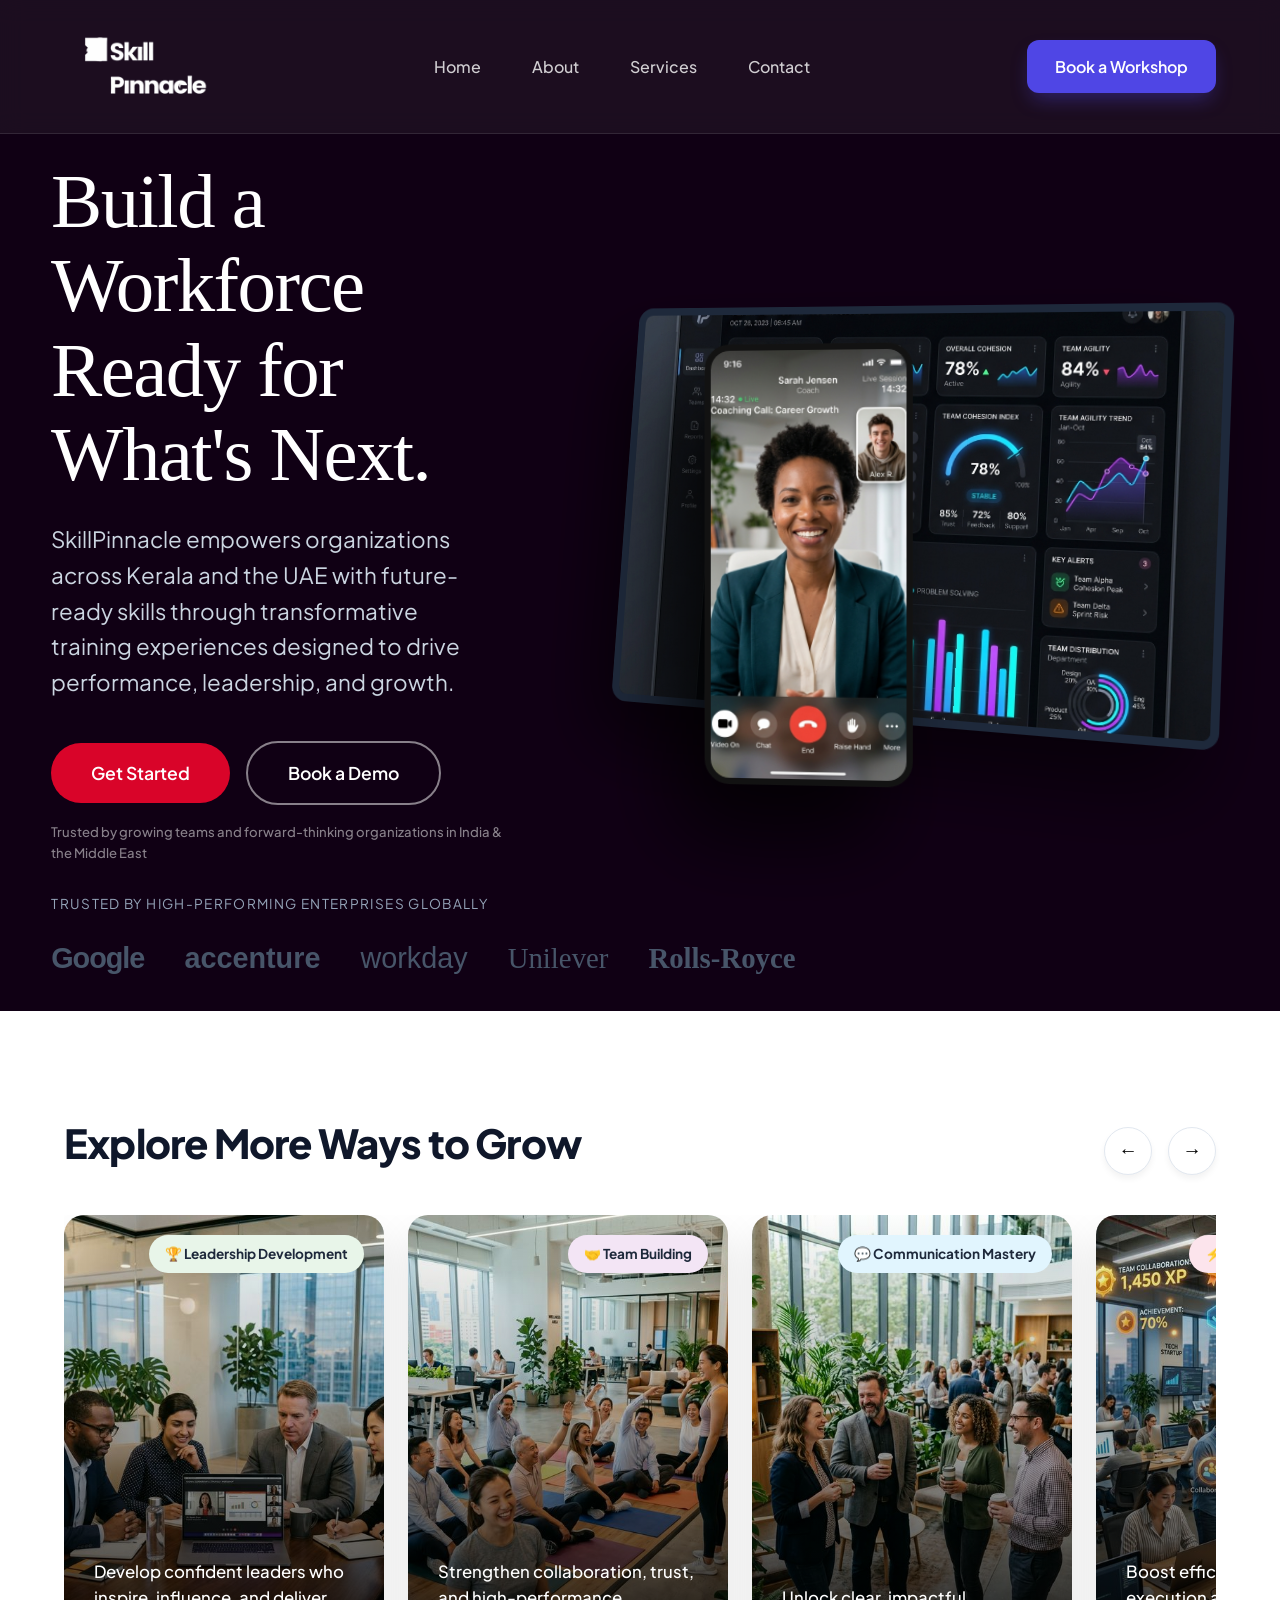
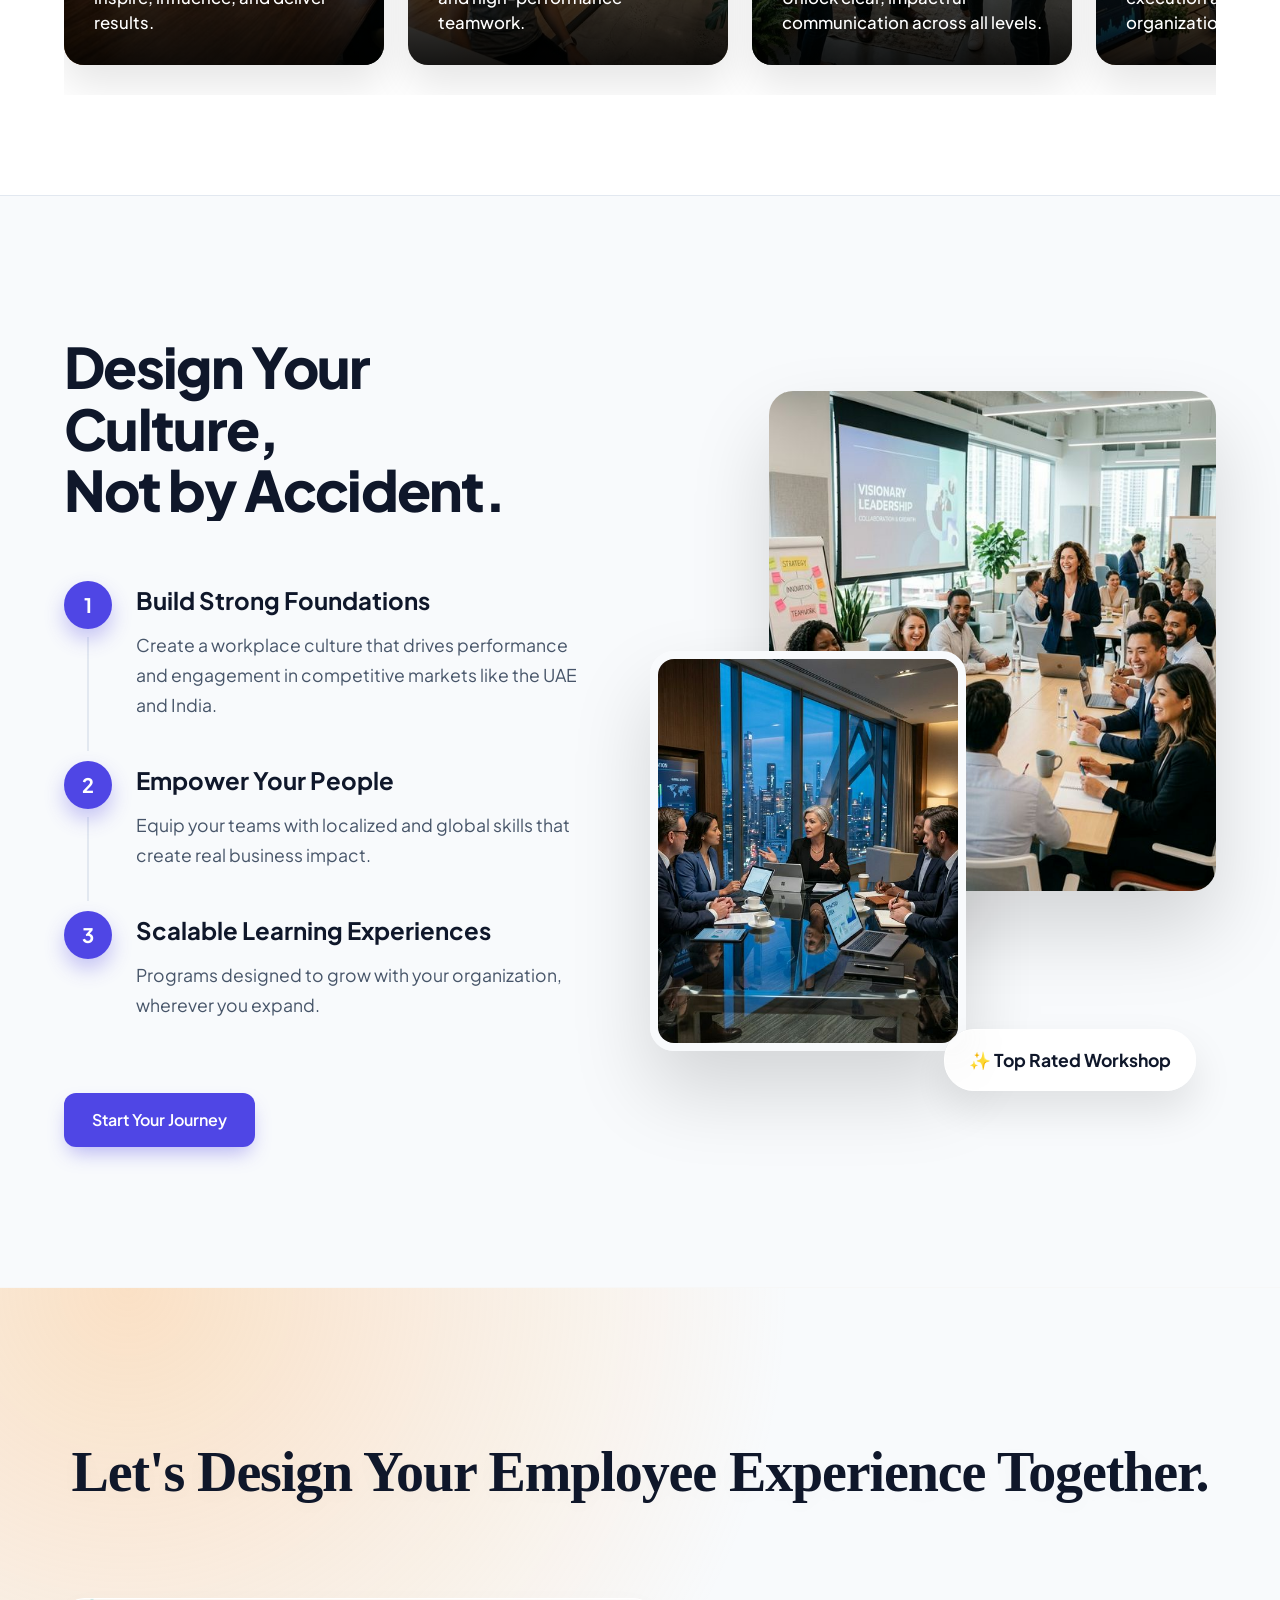
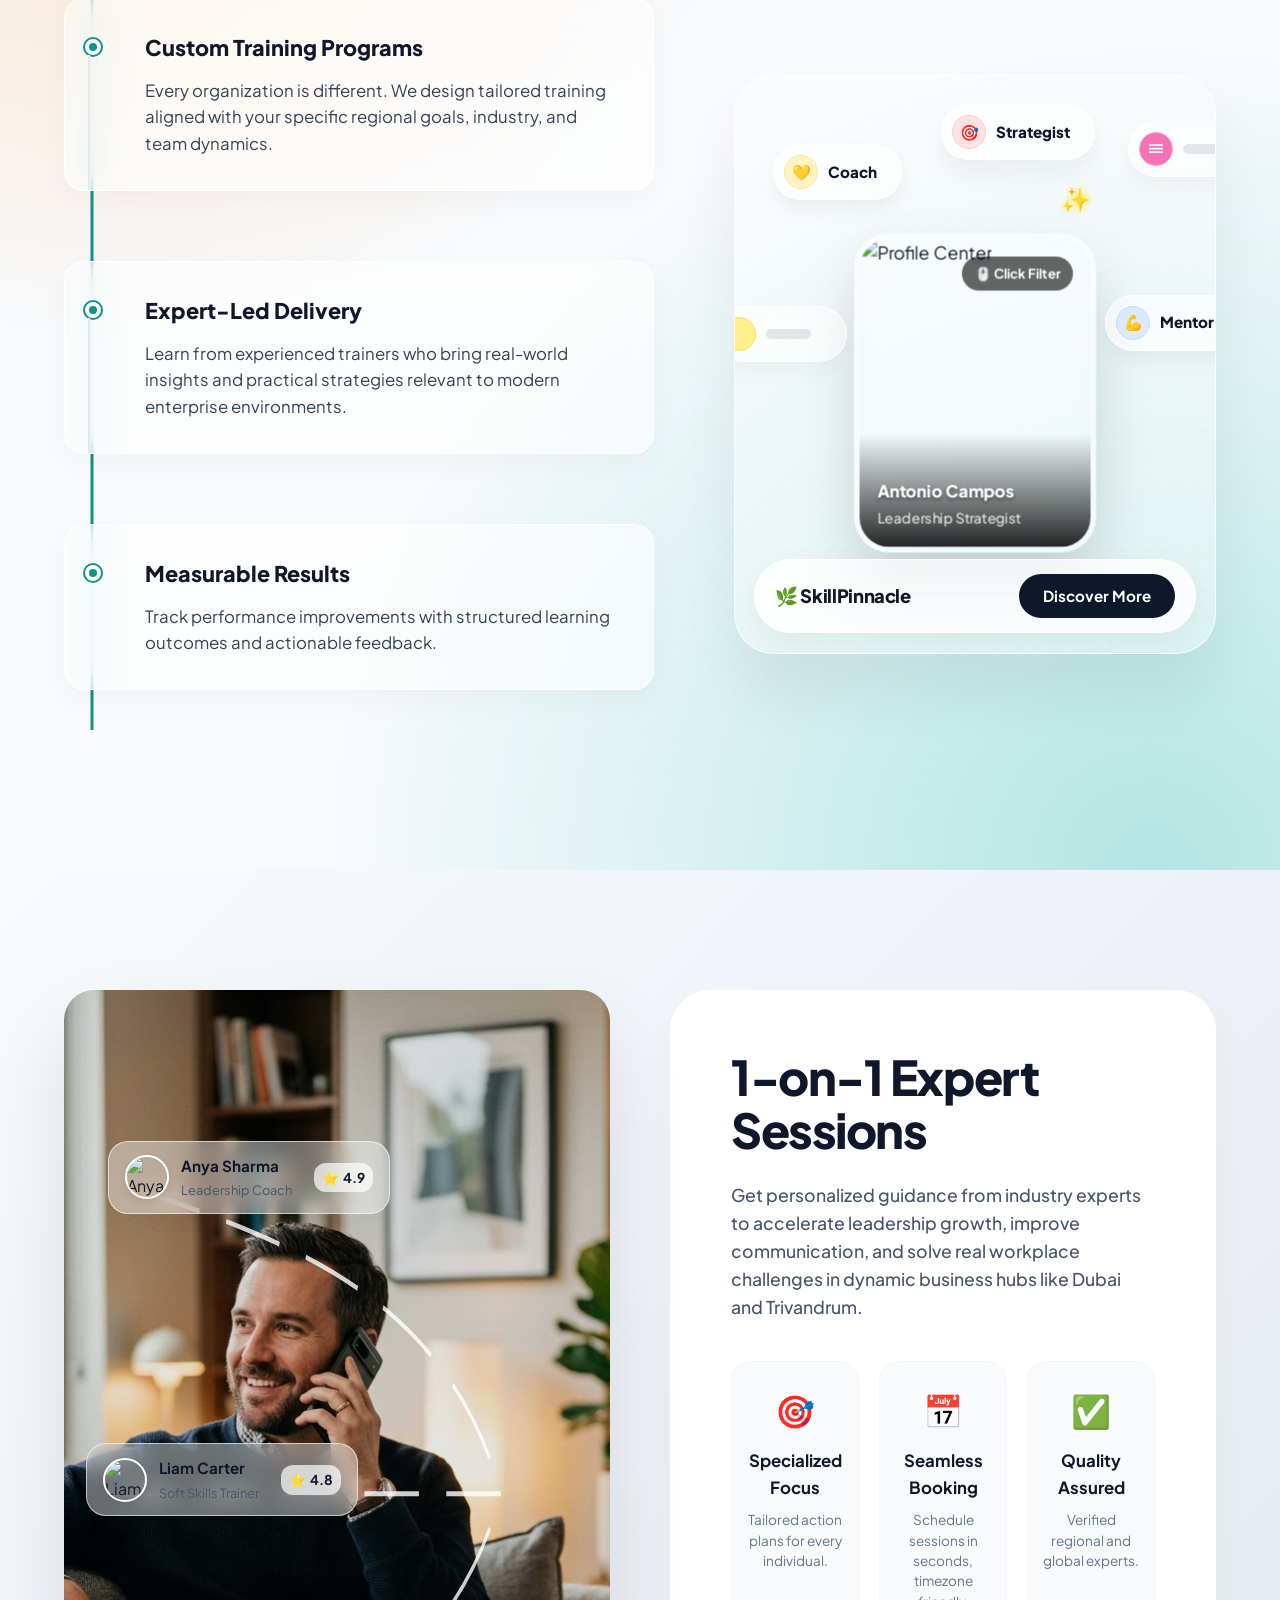
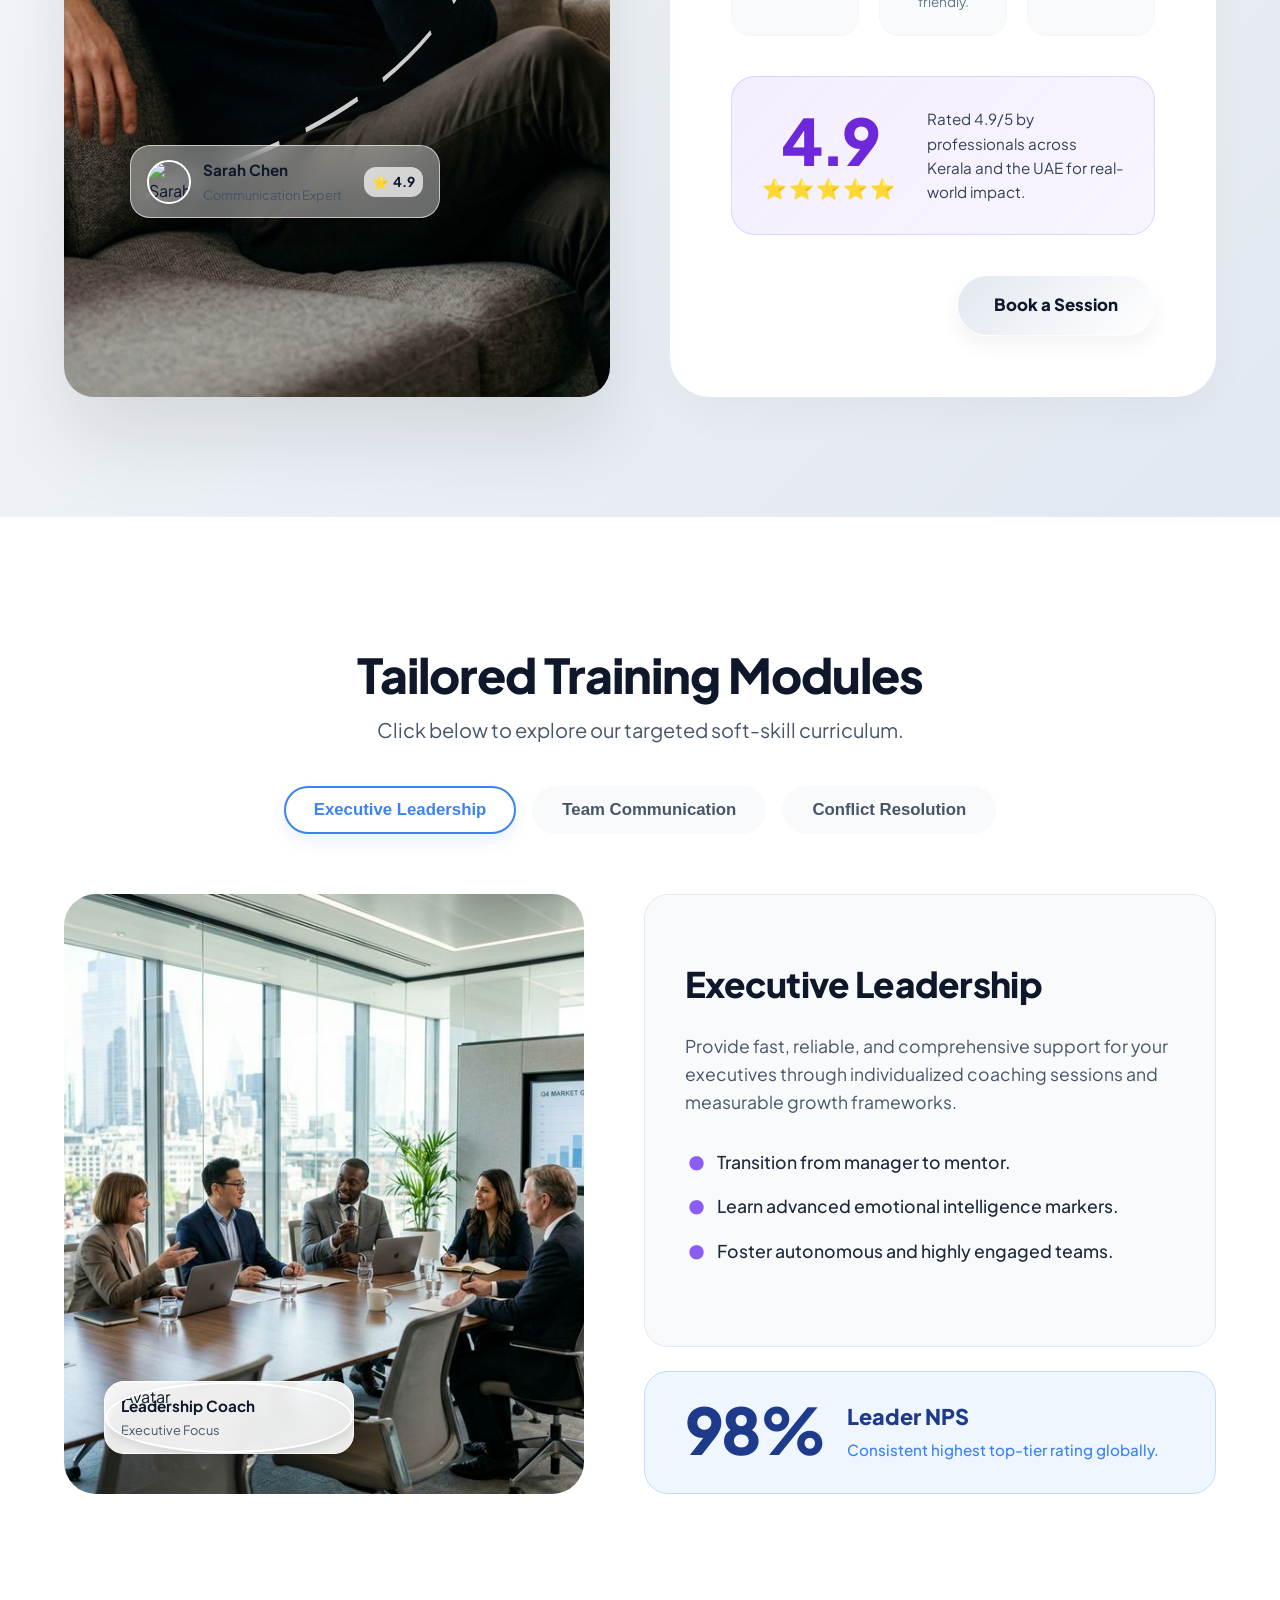
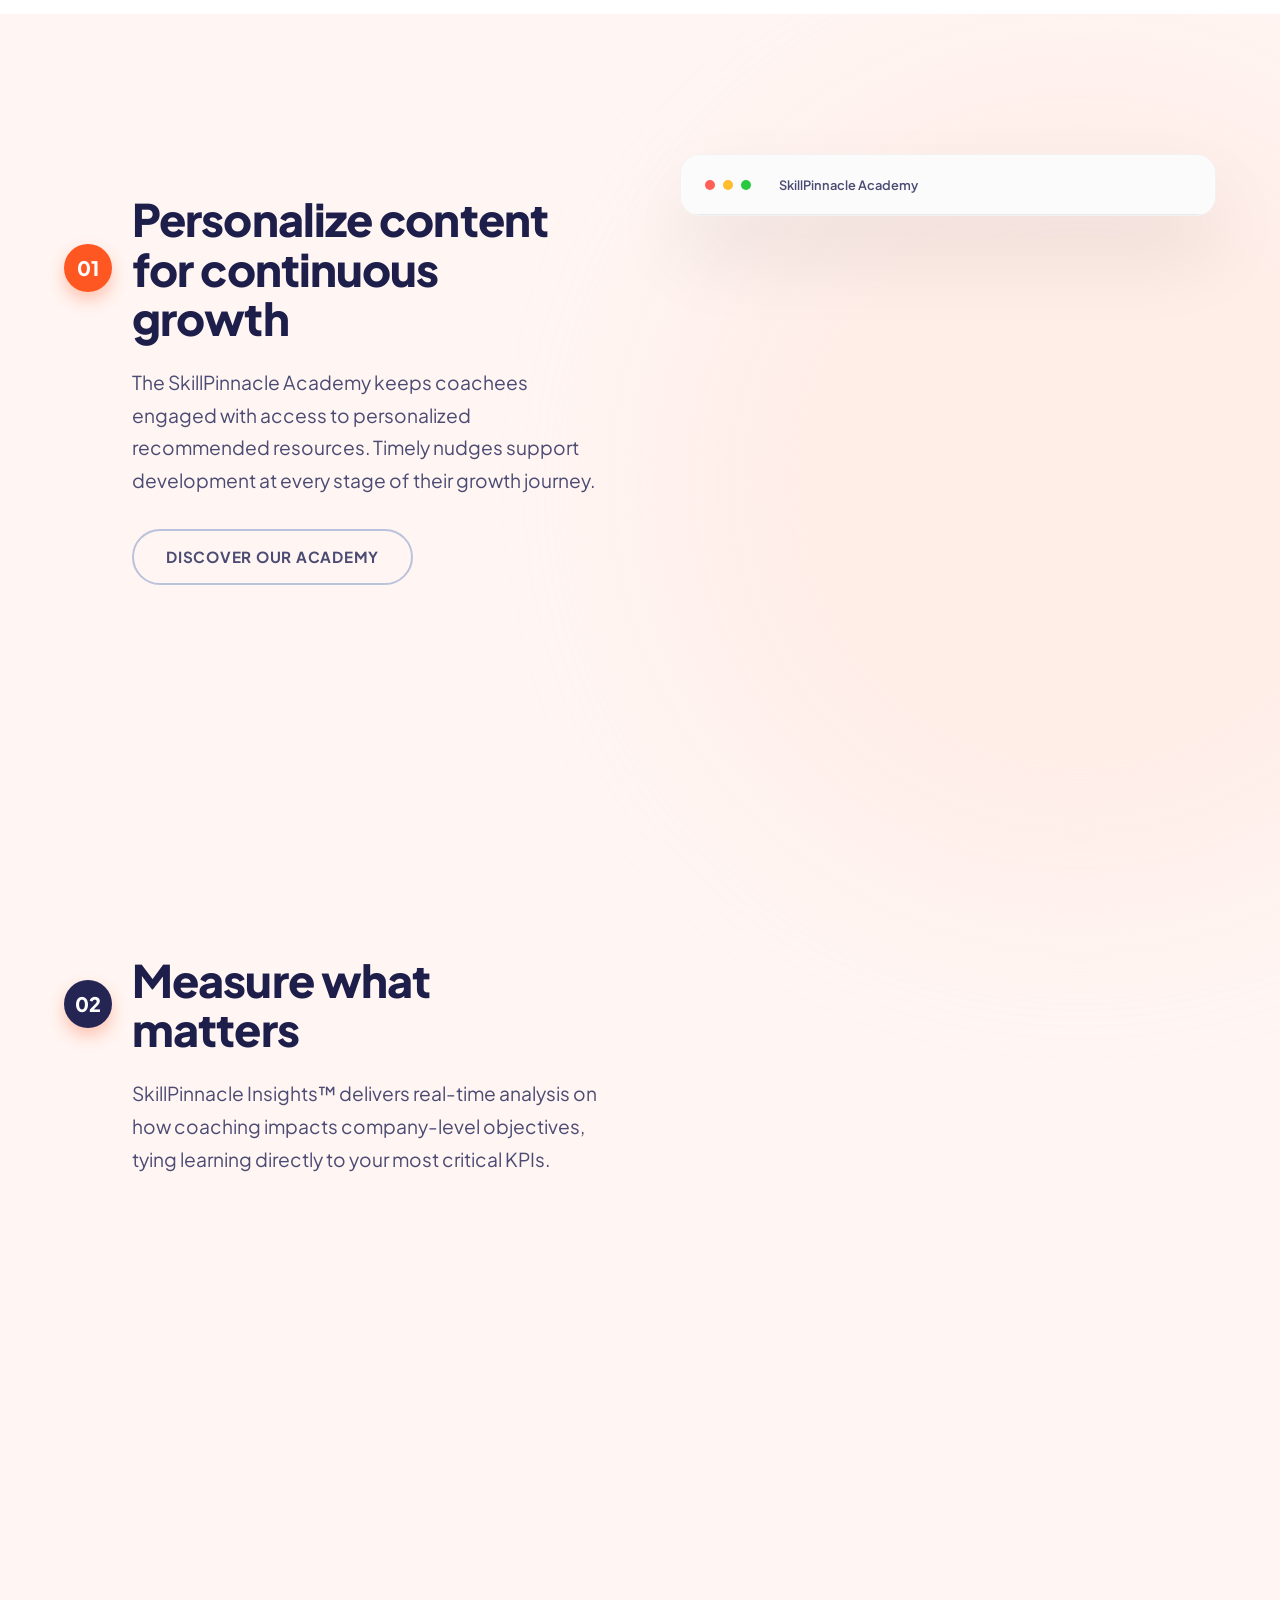
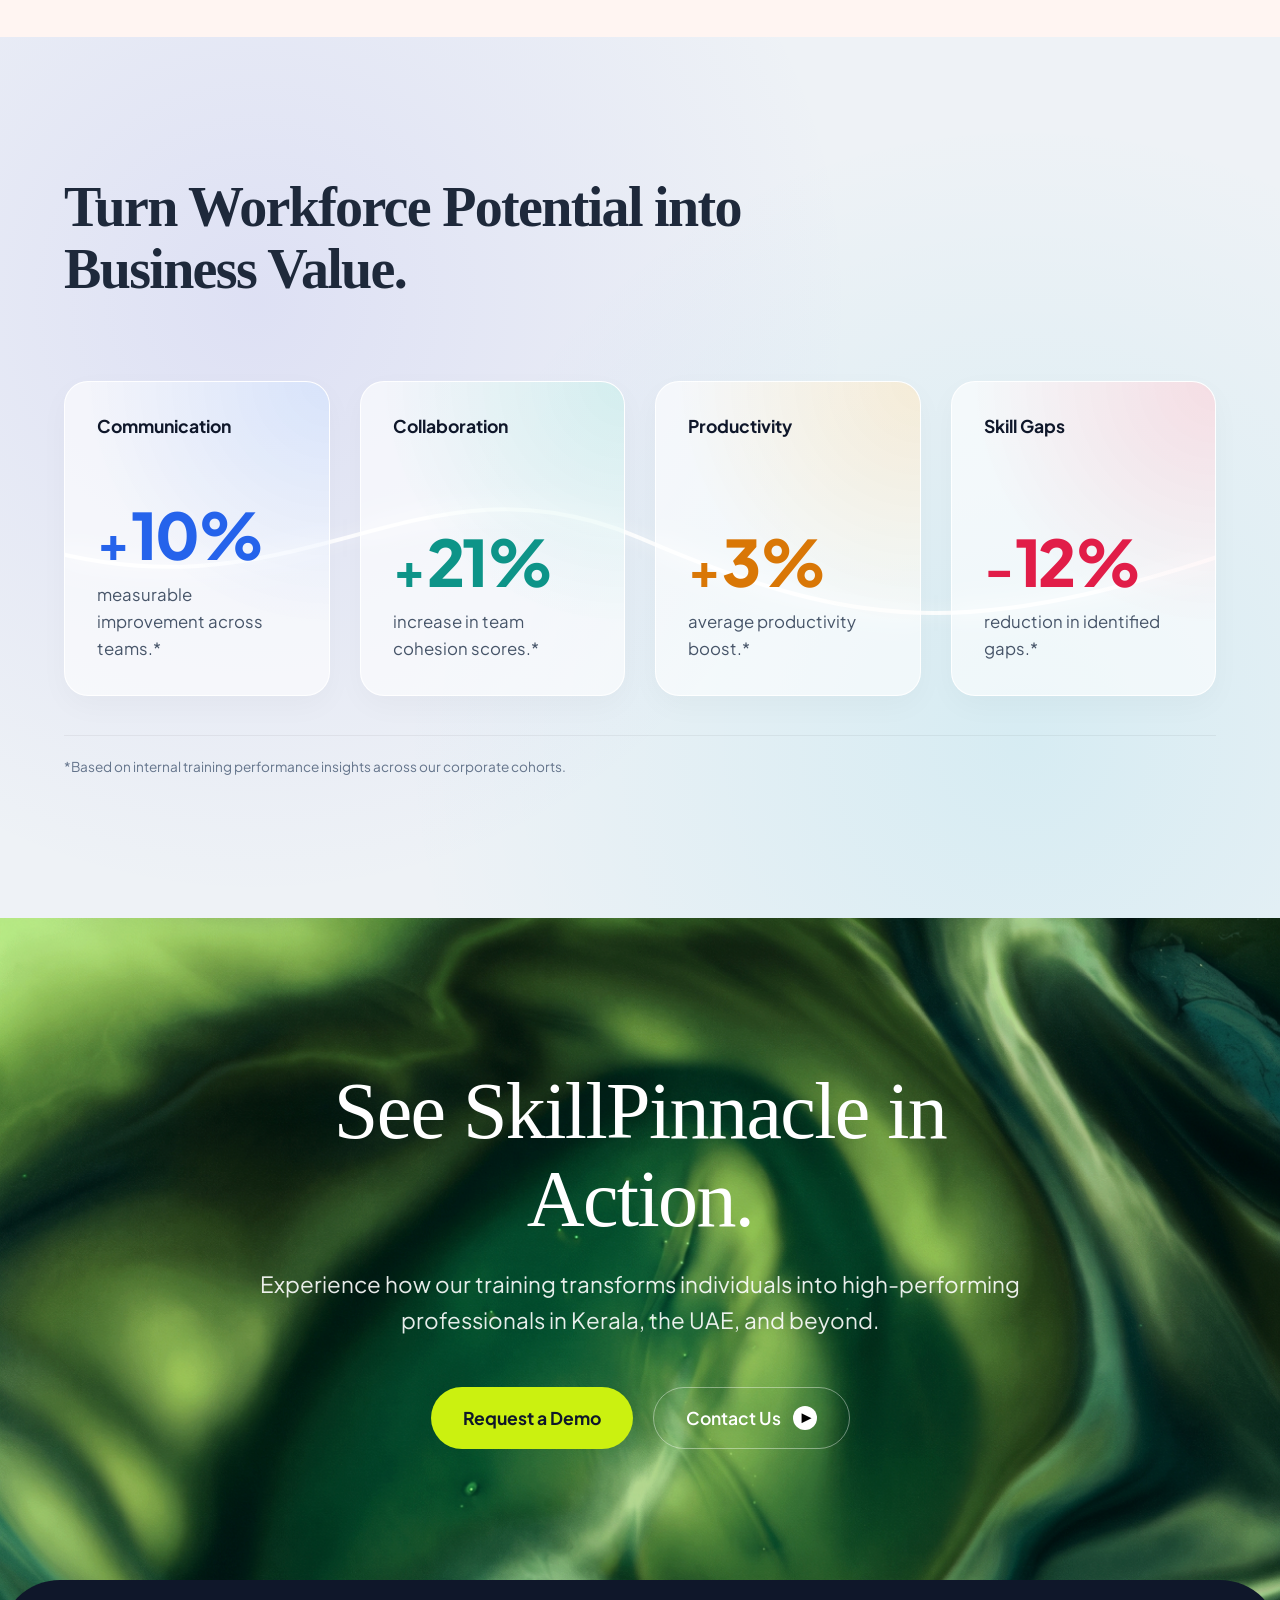
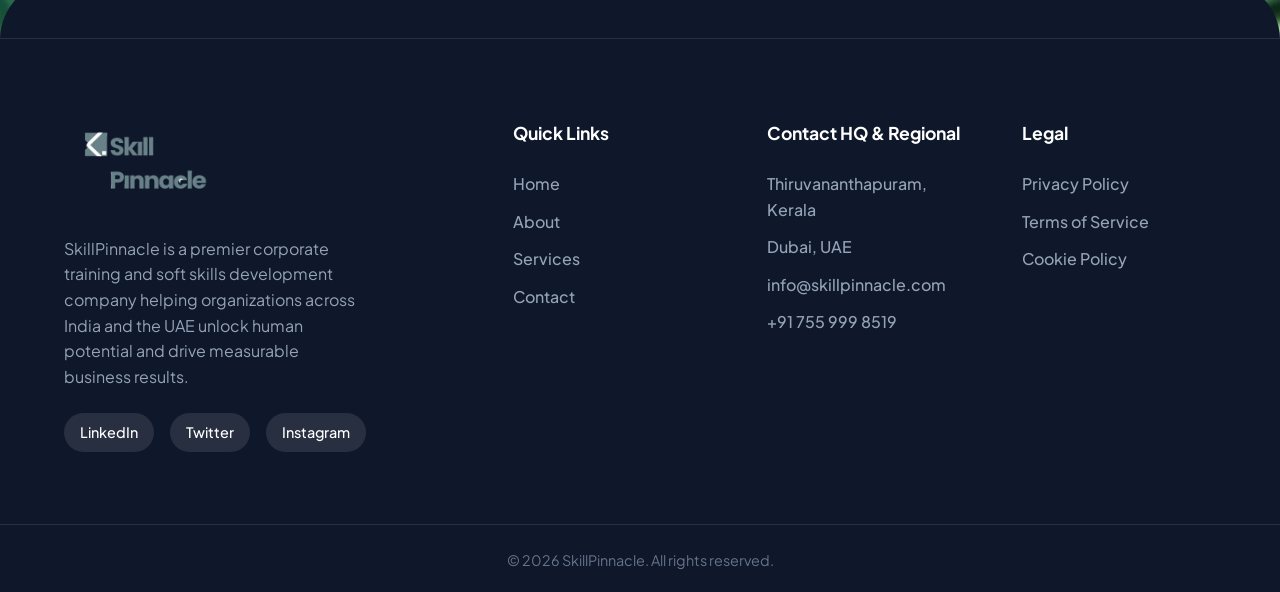
==== commit e1efbd31: "Update index.html update" ====
--- a/index.html
+++ b/index.html
@@ -3,7 +3,8 @@
 <head>
     <meta charset="UTF-8">
     <meta name="viewport" content="width=device-width, initial-scale=1.0">
-    <title>Corporate Training & Soft Skills</title>
+    <title>Corporate Training & Soft Skills in Kerala & UAE | SkillPinnacle</title>
+    <meta name="description" content="SkillPinnacle empowers organizations in Kerala and the UAE with future-ready corporate training, leadership development, and soft skills workshops.">
     <link rel="stylesheet" href="style.css">
     <link href="https://fonts.googleapis.com/css2?family=Plus+Jakarta+Sans:wght@400;500;600;700;800&display=swap" rel="stylesheet">
 </head>
@@ -11,7 +12,7 @@
     <main>
         <header class="sticky-header" id="header">
             <a href="index.html" class="logo">
-                <img src="assets/logo.png" alt="Skill Pinnacle" class="logo-img">
+                <img src="assets/logo.png" alt="SkillPinnacle Logo" class="logo-img">
             </a>
             <nav class="main-nav">
                 <a href="index.html">Home</a>
@@ -23,54 +24,43 @@
             <div class="cta-buttons">
                 <a href="booking.html" class="btn btn-primary">Book a Workshop</a>
             </div>
-            <button class="mobile-menu-btn">
+            <button class="mobile-menu-btn" aria-label="Toggle Navigation">
                 <span></span><span></span><span></span>
             </button>
         </header>
-        <!-- Premium BetterUp-Style 3D Hero -->
-        <!-- Static 3D 2-Column Hero Structure (header.mp4 layout) -->
+
         <section class="hero-static-section" id="hero-main">
-            <!-- Background Radial -->
-            <!-- Background Video -->
             <video autoplay loop muted playsinline class="h-bg-video">
                 <source src="assets/bg.mp4" type="video/mp4">
-                Your browser does not support the video tag.
             </video>
 
-            <!-- Foreground Content Grid -->
             <div class="h-content-grid max-w">
-                
-                <!-- Left Text Column -->
                 <div class="h-text-col fade-up animate">
                     <h1 class="h-bold-headline reveal-text"><span>Build a Workforce<br>Ready for What's Next.</span></h1>
-                    <p class="h-sub-paragraph">Skill Pinnacle empowers organizations with future-ready skills through transformative training experiences designed to drive performance, leadership, and growth.</p>
+                    <p class="h-sub-paragraph">SkillPinnacle empowers organizations across Kerala and the UAE with future-ready skills through transformative training experiences designed to drive performance, leadership, and growth.</p>
                     <div style="display:flex;gap:16px;flex-wrap:wrap;align-items:center;margin-top:8px;">
                         <a href="booking.html" class="btn-magenta-solid">Get Started</a>
                         <a href="contact.html" class="btn-magenta-solid" style="background:transparent;border:2px solid rgba(255,255,255,0.5);color:white;">Book a Demo</a>
                     </div>
-                    <p style="margin-top:16px;font-size:0.82rem;color:rgba(255,255,255,0.5);font-weight:500;">Trusted by growing teams and forward-thinking organizations</p>
-                </div>
-
-                <!-- Right Compound Mockup Stage -->
+                    <p style="margin-top:16px;font-size:0.82rem;color:rgba(255,255,255,0.5);font-weight:500;">Trusted by growing teams and forward-thinking organizations in India & the Middle East</p>
+                </div>
+
                 <div class="h-compound-stage fade-up animate delay-1">
                     <div class="h-tablet-mockup">
-                        <img src="assets/performance_dashboard.png" class="mockup-img" alt="Dashboard">
+                        <img src="assets/performance_dashboard.png" class="mockup-img" alt="SkillPinnacle Performance Dashboard">
                     </div>
                     <div class="h-phone-mockup">
-                        <img src="assets/mobile_video_call.png" class="mockup-img" alt="Video Call">
-                    </div>
-                </div>
-
-            </div>
-
-            <!-- Logo Ticker Footer -->
+                        <img src="assets/mobile_video_call.png" class="mockup-img" alt="1-on-1 Video Coaching Call">
+                    </div>
+                </div>
+            </div>
+
             <div class="hero-ticker-footer fade-up animate delay-2 max-w">
-                <p class="ticker-label">TRUSTED BY THE WORLD'S HIGHEST-PERFORMING ENTERPRISES</p>
+                <p class="ticker-label">TRUSTED BY HIGH-PERFORMING ENTERPRISES GLOBALLY</p>
                 <div class="ticker-logos">
-                    <!-- Text SVGs/Logos for dummy enterprise names -->
                     <span class="t-logo google">Google</span>
-                    <span class="t-logo accenture">accenture</span>
-                    <span class="t-logo workday">workday.</span>
+                    <span class="t-logo accenture">Accenture</span>
+                    <span class="t-logo workday">Workday</span>
                     <span class="t-logo unilever">Unilever</span>
                     <span class="t-logo rolls">Rolls-Royce</span>
                 </div>
@@ -81,35 +71,35 @@
             <div class="amp-header max-w">
                 <h2>Explore More Ways to Grow</h2>
                 <div class="amp-nav">
-                    <button class="nav-btn prev-btn" id="amp-prev">←</button>
-                    <button class="nav-btn next-btn" id="amp-next">→</button>
+                    <button class="nav-btn prev-btn" id="amp-prev" aria-label="Previous">←</button>
+                    <button class="nav-btn next-btn" id="amp-next" aria-label="Next">→</button>
                 </div>
             </div>
             <div class="amp-track-wrapper">
                 <div class="amp-track" id="amp-track">
                     <div class="amp-card">
-                        <img src="assets/amp_card_1_1775747048935.png" alt="Leadership Development" class="amp-bg">
+                        <img src="assets/amp_card_1_1775747048935.png" alt="Leadership Development Training" class="amp-bg">
                         <div class="amp-badge green">🏆 Leadership Development</div>
                         <div class="amp-content">
                             <p>Develop confident leaders who inspire, influence, and deliver results.</p>
                         </div>
                     </div>
                     <div class="amp-card">
-                        <img src="assets/amp_card_2_1775747070274.png" alt="Team Building" class="amp-bg">
+                        <img src="assets/amp_card_2_1775747070274.png" alt="Team Building Workshop" class="amp-bg">
                         <div class="amp-badge purple">🤝 Team Building</div>
                         <div class="amp-content">
                             <p>Strengthen collaboration, trust, and high-performance teamwork.</p>
                         </div>
                     </div>
                     <div class="amp-card">
-                        <img src="assets/amp_card_3_1775747086693.png" alt="Communication Mastery" class="amp-bg">
+                        <img src="assets/amp_card_3_1775747086693.png" alt="Communication Mastery Skills" class="amp-bg">
                         <div class="amp-badge blue">💬 Communication Mastery</div>
                         <div class="amp-content">
                             <p>Unlock clear, impactful communication across all levels.</p>
                         </div>
                     </div>
                     <div class="amp-card">
-                        <img src="assets/amp_card_4_1775747103747.png" alt="Workplace Productivity" class="amp-bg">
+                        <img src="assets/amp_card_4_1775747103747.png" alt="Workplace Productivity Program" class="amp-bg">
                         <div class="amp-badge pink">⚡ Workplace Productivity</div>
                         <div class="amp-content">
                             <p>Boost efficiency, focus, and execution across your organization.</p>
@@ -128,29 +118,29 @@
                             <div class="t-step">1</div>
                             <div class="t-content">
                                 <h3>Build Strong Foundations</h3>
-                                <p>Create a workplace culture that drives performance and engagement.</p>
+                                <p>Create a workplace culture that drives performance and engagement in competitive markets like the UAE and India.</p>
                             </div>
                         </div>
                         <div class="timeline-item">
                             <div class="t-step">2</div>
                             <div class="t-content">
                                 <h3>Empower Your People</h3>
-                                <p>Equip your teams with skills that create real business impact.</p>
+                                <p>Equip your teams with localized and global skills that create real business impact.</p>
                             </div>
                         </div>
                         <div class="timeline-item">
                             <div class="t-step">3</div>
                             <div class="t-content">
                                 <h3>Scalable Learning Experiences</h3>
-                                <p>Programs designed to grow with your organization.</p>
+                                <p>Programs designed to grow with your organization, wherever you expand.</p>
                             </div>
                         </div>
                     </div>
                     <a href="booking.html" class="btn btn-primary" style="margin-top:32px;display:inline-block;">Start Your Journey</a>
                 </div>
                 <div class="feature-visuals fade-up animate delay-1">
-                    <img src="assets/workshop_1.png" class="f-img main-img" alt="Workshop Session">
-                    <img src="assets/workshop_2.png" class="f-img secondary-img" alt="Strategy Planning">
+                    <img src="assets/workshop_1.png" class="f-img main-img" alt="Corporate Workshop Session">
+                    <img src="assets/workshop_2.png" class="f-img secondary-img" alt="Business Strategy Planning">
                     <div class="glass-badge">
                         ✨ Top Rated Workshop
                     </div>
@@ -165,7 +155,6 @@
                 <div class="ee-layout">
                     
                     <div class="ee-left">
-                        <!-- Flow Line SVG Background -->
                         <svg class="opm2-flow-svg" viewBox="0 0 100 800" preserveAspectRatio="none">
                             <line x1="28" y1="0" x2="28" y2="800" stroke="#0d9488" stroke-width="3" stroke-dasharray="1000" stroke-dashoffset="1000" class="draw-line animate delay-1" />
                         </svg>
@@ -174,21 +163,21 @@
                             <div class="tl-dot teal-dot"></div>
                             <div class="tl-content">
                                 <h3>Custom Training Programs</h3>
-                                <p>Every organization is different. We design tailored training aligned with your goals, industry, and team dynamics.</p>
+                                <p>Every organization is different. We design tailored training aligned with your specific regional goals, industry, and team dynamics.</p>
                             </div>
                         </div>
                         <div class="timeline-item glass-tl-card fade-up animate delay-2">
                             <div class="tl-dot teal-dot"></div>
                             <div class="tl-content">
                                 <h3>Expert-Led Delivery</h3>
-                                <p>Learn from experienced trainers who bring real-world insights and practical strategies.</p>
+                                <p>Learn from experienced trainers who bring real-world insights and practical strategies relevant to modern enterprise environments.</p>
                             </div>
                         </div>
                         <div class="timeline-item glass-tl-card fade-up animate delay-3">
                             <div class="tl-dot teal-dot"></div>
                             <div class="tl-content">
                                 <h3>Measurable Results</h3>
-                                <p>Track performance improvements with structured learning outcomes and feedback.</p>
+                                <p>Track performance improvements with structured learning outcomes and actionable feedback.</p>
                             </div>
                         </div>
                     </div>
@@ -196,25 +185,21 @@
                     <div class="ee-right fade-up animate delay-1">
                         <div class="ee-visual-container glass-container">
                             <div class="mesh-dots"></div>
-
-                            <!-- Sparkle accents -->
                             <div class="sparkle-star star-1 float-anim-1">✨</div>
                             
-                            <!-- Floating Skeleton/Pill Badges -->
                             <div class="pill-badge glass-pill pill-pos-1 float-anim-1">
                                 <div class="icon-circle bg-yellow">💛</div>
-                                <span>Therapist</span>
+                                <span>Coach</span>
                             </div>
                             <div class="pill-badge glass-pill pill-pos-2 float-anim-2">
-                                <div class="icon-circle bg-red">🍎</div>
-                                <span>Nutritionist</span>
+                                <div class="icon-circle bg-red">🎯</div>
+                                <span>Strategist</span>
                             </div>
                             <div class="pill-badge glass-pill pill-pos-3 float-anim-3">
                                 <div class="icon-circle bg-blue">💪</div>
-                                <span>Personal Trainer</span>
+                                <span>Mentor</span>
                             </div>
                             
-                            <!-- Skeleton Elements Missing Originally -->
                             <div class="pill-badge glass-pill skel-pos-1 float-anim-2">
                                 <div class="icon-circle bg-pink"><svg viewBox="0 0 24 24" width="14" height="14" fill="white"><rect y="4" width="24" height="3" rx="1.5"/><rect y="10" width="24" height="3" rx="1.5"/><rect y="16" width="24" height="3" rx="1.5"/></svg></div>
                                 <div class="skel-bar"></div>
@@ -224,13 +209,12 @@
                                 <div class="skel-bar"></div>
                             </div>
 
-                            <!-- Overlapping Profile Fan -->
                             <div class="fan-profile-wrapper">
                                 <article class="fan-card fan-left opm2-prof">
                                     <img src="https://i.pravatar.cc/300?img=47" alt="Profile Left">
                                     <div class="prof-overlay">
-                                        <h4>Cansu Biliroğlu Ertan</h4>
-                                        <p>Nutritionist</p>
+                                        <h4>Cansu Biliroğlu</h4>
+                                        <p>Executive Coach</p>
                                     </div>
                                     <div class="fake-cursor"><svg width="24" height="36" viewBox="0 0 24 36" fill="none" xmlns="http://www.w3.org/2000/svg"><path d="M1 1L10.3542 32.748L12.9803 21.0347L22.6186 16.5937L1 1Z" fill="white" stroke="#1e293b" stroke-width="2"/></svg></div>
                                 </article>
@@ -239,22 +223,21 @@
                                     <img src="https://i.pravatar.cc/350?img=11" alt="Profile Center">
                                     <div class="prof-overlay">
                                         <h4>Antonio Campos</h4>
-                                        <p>Clinical Psychologist</p>
+                                        <p>Leadership Strategist</p>
                                     </div>
                                 </article>
                                 <article class="fan-card fan-right opm2-prof">
                                     <img src="https://i.pravatar.cc/300?img=32" alt="Profile Right">
                                     <div class="prof-overlay">
                                         <h4>David L.</h4>
-                                        <p>Therapist</p>
+                                        <p>Communication Mentor</p>
                                     </div>
                                 </article>
                             </div>
 
-                            <!-- Sandbox Footer -->
                             <footer class="sandbox-footer">
-                                <div class="sb-logo">🌿 Wellbeing</div>
-                                <a href="#discover" class="btn btn-discover">Discover More</a>
+                                <div class="sb-logo">🌿 SkillPinnacle</div>
+                                <a href="services.html" class="btn btn-discover">Discover More</a>
                             </footer>
                         </div>
                     </div>
@@ -265,11 +248,9 @@
         <section class="expert-sessions fade-up animate">
             <div class="max-w">
                 <div class="expert-container">
-                    <!-- Left Column (Visuals) -->
                     <div class="expert-visuals">
-                        <img src="assets/man_couch_call.png" alt="Man on phone call" class="expert-bg-img">
+                        <img src="assets/man_couch_call.png" alt="Professional on phone call" class="expert-bg-img">
                         
-                        <!-- Glowing SVG Connection Lines -->
                         <svg class="expert-lines-svg" viewBox="0 0 100 100" preserveAspectRatio="none">
                             <path class="glow-path" d="M15,20 C40,25 70,30 80,50" />
                             <path class="glow-path" d="M10,50 C40,50 60,50 80,50" />
@@ -280,7 +261,7 @@
                             <img src="https://i.pravatar.cc/100?img=5" alt="Anya Sharma" class="expert-avatar">
                             <div class="card-info">
                                 <h4>Anya Sharma</h4>
-                                <p>Clinical Psychologist</p>
+                                <p>Leadership Coach</p>
                             </div>
                             <div class="card-rating">
                                 <span>⭐</span> 4.9
@@ -291,7 +272,7 @@
                             <img src="https://i.pravatar.cc/100?img=11" alt="Liam Carter" class="expert-avatar">
                             <div class="card-info">
                                 <h4>Liam Carter</h4>
-                                <p>Personal Trainer</p>
+                                <p>Soft Skills Trainer</p>
                             </div>
                             <div class="card-rating">
                                 <span>⭐</span> 4.8
@@ -302,7 +283,7 @@
                             <img src="https://i.pravatar.cc/100?img=9" alt="Sarah Chen" class="expert-avatar">
                             <div class="card-info">
                                 <h4>Sarah Chen</h4>
-                                <p>Nutritionist</p>
+                                <p>Communication Expert</p>
                             </div>
                             <div class="card-rating">
                                 <span>⭐</span> 4.9
@@ -310,27 +291,26 @@
                         </div>
                     </div>
 
-                    <!-- Right Column (Content) -->
                     <div class="expert-content">
                         <div class="expert-inner">
                             <h2 class="expert-title reveal-text"><span>1-on-1 Expert Sessions</span></h2>
-                            <p class="expert-subtitle">Get personalized guidance from industry experts to accelerate leadership growth, improve communication, and solve real workplace challenges.</p>
+                            <p class="expert-subtitle">Get personalized guidance from industry experts to accelerate leadership growth, improve communication, and solve real workplace challenges in dynamic business hubs like Dubai and Trivandrum.</p>
                             
                             <div class="expert-features">
                                 <div class="e-feat-card">
-                                    <div class="feat-icon">🩺</div>
-                                    <h5>Specialized Care</h5>
+                                    <div class="feat-icon">🎯</div>
+                                    <h5>Specialized Focus</h5>
                                     <p>Tailored action plans for every individual.</p>
                                 </div>
                                 <div class="e-feat-card">
                                     <div class="feat-icon">📅</div>
                                     <h5>Seamless Booking</h5>
-                                    <p>Schedule sessions in seconds.</p>
+                                    <p>Schedule sessions in seconds, timezone friendly.</p>
                                 </div>
                                 <div class="e-feat-card">
                                     <div class="feat-icon">✅</div>
                                     <h5>Quality Assured</h5>
-                                    <p>Licensed & verified experts.</p>
+                                    <p>Verified regional and global experts.</p>
                                 </div>
                             </div>
 
@@ -340,7 +320,7 @@
                                     <div class="sat-stars">⭐⭐⭐⭐⭐</div>
                                 </div>
                                 <div class="sat-right">
-                                    <p>Rated 4.9/5 by professionals across industries for real-world impact and expert delivery.</p>
+                                    <p>Rated 4.9/5 by professionals across Kerala and the UAE for real-world impact.</p>
                                 </div>
                             </div>
                             
@@ -368,20 +348,13 @@
                 <div class="ref-content-container">
                     <div class="tab-pane ref-pane active" id="tab-exec">
                         <div class="ref-pane-left">
-                            <img src="assets/exec_leadership.png" alt="Executive Leadership">
+                            <img src="assets/exec_leadership.png" alt="Executive Leadership Module">
                             <div class="ref-float-badges">
                                 <div class="expert-card card-static">
                                     <img src="https://i.pravatar.cc/100?img=5" alt="Avatar" class="expert-avatar">
                                     <div class="card-info">
                                         <h4>Leadership Coach</h4>
                                         <p style="font-size: 0.8rem; margin: 0; color: var(--text-gray);">Executive Focus</p>
-                                    </div>
-                                </div>
-                                <div class="expert-card card-static">
-                                    <img src="https://i.pravatar.cc/100?img=11" alt="Avatar" class="expert-avatar">
-                                    <div class="card-info">
-                                        <h4>Senior Mentor</h4>
-                                        <p style="font-size: 0.8rem; margin: 0; color: var(--text-gray);">C-Suite Support</p>
                                     </div>
                                 </div>
                             </div>
@@ -405,23 +378,7 @@
 
                     <div class="tab-pane ref-pane" id="tab-team">
                         <div class="ref-pane-left">
-                            <img src="assets/team_communication.png" alt="Team Communication">
-                            <div class="ref-float-badges">
-                                <div class="expert-card card-static">
-                                    <img src="https://i.pravatar.cc/100?img=9" alt="Avatar" class="expert-avatar">
-                                    <div class="card-info">
-                                        <h4>Comm Specialist</h4>
-                                        <p style="font-size: 0.8rem; margin: 0; color: var(--text-gray);">Team Alignment</p>
-                                    </div>
-                                </div>
-                                <div class="expert-card card-static">
-                                    <img src="https://i.pravatar.cc/100?img=12" alt="Avatar" class="expert-avatar">
-                                    <div class="card-info">
-                                        <h4>Agile Coach</h4>
-                                        <p style="font-size: 0.8rem; margin: 0; color: var(--text-gray);">Process Design</p>
-                                    </div>
-                                </div>
-                            </div>
+                            <img src="assets/team_communication.png" alt="Team Communication Module">
                         </div>
                         <div class="ref-pane-right">
                             <div class="ref-info-card">
@@ -442,23 +399,7 @@
 
                     <div class="tab-pane ref-pane" id="tab-conflict">
                         <div class="ref-pane-left">
-                            <img src="assets/conflict_resolution.png" alt="Conflict Resolution">
-                            <div class="ref-float-badges">
-                                <div class="expert-card card-static">
-                                    <img src="https://i.pravatar.cc/100?img=22" alt="Avatar" class="expert-avatar">
-                                    <div class="card-info">
-                                        <h4>Mediator</h4>
-                                        <p style="font-size: 0.8rem; margin: 0; color: var(--text-gray);">Dispute Resolution</p>
-                                    </div>
-                                </div>
-                                <div class="expert-card card-static">
-                                    <img src="https://i.pravatar.cc/100?img=43" alt="Avatar" class="expert-avatar">
-                                    <div class="card-info">
-                                        <h4>HR Partner</h4>
-                                        <p style="font-size: 0.8rem; margin: 0; color: var(--text-gray);">Escalation Mgmt</p>
-                                    </div>
-                                </div>
-                            </div>
+                            <img src="assets/conflict_resolution.png" alt="Conflict Resolution Module">
                         </div>
                         <div class="ref-pane-right">
                             <div class="ref-info-card">
@@ -480,55 +421,45 @@
             </div>
         </section>
 
-        <!-- New Interactive Steps Section (CoachHub Reference) -->
         <section class="growth-steps-section" id="growth-steps">
             <div class="growth-steps-bg scroll-parallax"></div>
             
             <div class="max-w growth-grid">
-                
-                <!-- Left Column (Steps) -->
                 <div class="steps-sequence">
                     <div class="step-block" data-step="1">
                         <div class="step-header">
-                            <div class="step-badge">03</div>
+                            <div class="step-badge">01</div>
                             <h3>Personalize content<br>for continuous growth</h3>
                         </div>
-                        <p>The Skill Pinnacle Academy keeps coachees engaged with access to 8,000+ personalized recommended resources. Timely nudges support development at every stage of their growth journey.</p>
-                        <a href="#" class="ghost-btn">Discover Our Academy</a>
+                        <p>The SkillPinnacle Academy keeps coachees engaged with access to personalized recommended resources. Timely nudges support development at every stage of their growth journey.</p>
+                        <a href="services.html" class="ghost-btn">Discover Our Academy</a>
                     </div>
                     
                     <div class="step-block" data-step="2" style="margin-top: 250px; margin-bottom: 250px;">
                         <div class="step-header">
-                            <div class="step-badge" style="background: #252554;">04</div>
+                            <div class="step-badge" style="background: #252554;">02</div>
                             <h3>Measure what matters</h3>
                         </div>
-                        <p>Skill Pinnacle Insights™ delivers real-time analysis on how coaching impacts company-level objectives, tying learning directly to your most critical KPIs.</p>
-                    </div>
-                </div>
-
-                <!-- Right Column (Sticky UI Mockup) -->
+                        <p>SkillPinnacle Insights™ delivers real-time analysis on how coaching impacts company-level objectives, tying learning directly to your most critical KPIs.</p>
+                    </div>
+                </div>
+
                 <div class="steps-visual-col">
                     <div class="dashboard-mockup-wrapper">
-                        <!-- Main Window Frame -->
                         <div class="mockup-window">
                             <div class="mockup-header">
                                 <div class="mockup-dot"></div>
                                 <div class="mockup-dot"></div>
                                 <div class="mockup-dot"></div>
-                                <div style="margin-left: 20px; font-size: 0.8rem; font-weight: 600; color: #4b4b73;">Skill Pinnacle Academy</div>
+                                <div style="margin-left: 20px; font-size: 0.8rem; font-weight: 600; color: #4b4b73;">SkillPinnacle Academy</div>
                             </div>
                             
                             <div class="mockup-view-container">
-                                <!-- VIEW 1: Personalized Content (Grid + Popout) -->
                                 <div class="mockup-view active" id="mockup-view-1">
                                     <div class="mockup-body">
-                                        <!-- Dummy grid -->
                                         <div class="mock-card"><div class="mock-card-img"></div><div class="mock-card-txt"></div></div>
                                         <div class="mock-card"><div class="mock-card-img"></div><div class="mock-card-txt"></div></div>
-                                        <div class="mock-card" style="opacity: 0.5;"><div class="mock-card-img"></div><div class="mock-card-txt"></div></div>
-                                        <div class="mock-card" style="opacity: 0.5;"><div class="mock-card-img"></div><div class="mock-card-txt"></div></div>
                                     </div>
-                                    <!-- Floating Popout Card exclusively for View 1 -->
                                     <div class="popout-animator">
                                         <div class="popout-feature-card">
                                             <div class="feature-card-img">
@@ -546,37 +477,10 @@
                                         </div>
                                     </div>
                                 </div>
-
-                                <!-- VIEW 2: Measure What Matters (Charts) -->
-                                <div class="mockup-view" id="mockup-view-2">
-                                    <div class="mockup-body" style="grid-template-columns: 1fr;">
-                                        <div class="mock-card chart-card">
-                                            <h4>Company ROI Growth</h4>
-                                            <div class="chart-bars">
-                                                <div class="cb-col"><div class="cb-bar cb-1"></div></div>
-                                                <div class="cb-col"><div class="cb-bar cb-2"></div></div>
-                                                <div class="cb-col"><div class="cb-bar cb-3"></div></div>
-                                                <div class="cb-col"><div class="cb-bar cb-4"></div></div>
-                                            </div>
-                                        </div>
-                                        <div style="display: grid; grid-template-columns: 1fr 1fr; gap: 20px;">
-                                            <div class="stat-mini">
-                                                <div class="st-num">98%</div>
-                                                <div class="st-lbl">Retention</div>
-                                            </div>
-                                            <div class="stat-mini">
-                                                <div class="st-num">+45</div>
-                                                <div class="st-lbl">eNPS Score</div>
-                                            </div>
-                                        </div>
-                                    </div>
-                                </div>
-
-                            </div>
-                        </div>
-                    </div>
-                </div>
-
+                            </div>
+                        </div>
+                    </div>
+                </div>
             </div>
         </section>
 
@@ -592,58 +496,56 @@
                     <div class="apt-grid-row">
                         <div class="apt-card">
                             <div class="apt-card-bg blue-mesh"></div>
-                            <div class="apt-head">Improvement in Communication</div>
+                            <div class="apt-head">Communication</div>
                             <div class="apt-body">
                                 <div class="val blue"><span class="accent-val">+</span><span class="count-up" data-target="41">0</span>%</div>
-                                <p>measurable communication improvement across teams.*</p>
+                                <p>measurable improvement across teams.*</p>
                             </div>
                         </div>
                         <div class="apt-card">
                             <div class="apt-card-bg teal-mesh"></div>
-                            <div class="apt-head">Team Collaboration Growth</div>
+                            <div class="apt-head">Collaboration</div>
                             <div class="apt-body">
                                 <div class="val teal"><span class="accent-val">+</span><span class="count-up" data-target="86">0</span>%</div>
-                                <p>increase in team collaboration scores.*</p>
+                                <p>increase in team cohesion scores.*</p>
                             </div>
                         </div>
                         <div class="apt-card">
                             <div class="apt-card-bg gold-mesh"></div>
-                            <div class="apt-head">Increase in Productivity</div>
+                            <div class="apt-head">Productivity</div>
                             <div class="apt-body">
                                 <div class="val gold"><span class="accent-val">+</span><span class="count-up" data-target="14">0</span>%</div>
-                                <p>average productivity boost across trained teams.*</p>
+                                <p>average productivity boost.*</p>
                             </div>
                         </div>
                         <div class="apt-card">
                             <div class="apt-card-bg coral-mesh"></div>
-                            <div class="apt-head">Reduction in Skill Gaps</div>
+                            <div class="apt-head">Skill Gaps</div>
                             <div class="apt-body">
                                 <div class="val coral"><span class="accent-val">-</span><span class="count-up" data-target="50">0</span>%</div>
-                                <p>reduction in identified skill gaps post-program.*</p>
+                                <p>reduction in identified gaps.*</p>
                             </div>
                         </div>
                     </div>
                 </div>
                 <div class="stats-footnote fade-up animate delay-2">
-                    Based on internal training performance insights.
-                </div>
-            </div>
-        </section>
-
-        <!-- NPS CTA Section -->
+                    *Based on internal training performance insights across our corporate cohorts.
+                </div>
+            </div>
+        </section>
+
         <section class="nps-cta-layer">
-            <img src="assets/footerbg.png" alt="" class="nps-bg-video">
+            <img src="assets/footerbg.png" alt="SkillPinnacle Background" class="nps-bg-video">
             
             <div class="nps-cta-content text-center fade-up animate">
-                <h2 class="nps-heading reveal-text"><span>See Skill Pinnacle in Action.</span></h2>
-                <p class="nps-sub">Experience how our training transforms individuals into high-performing professionals.</p>
+                <h2 class="nps-heading reveal-text"><span>See SkillPinnacle in Action.</span></h2>
+                <p class="nps-sub">Experience how our training transforms individuals into high-performing professionals in Kerala, the UAE, and beyond.</p>
                 <div class="nps-actions">
                     <a href="booking.html" class="btn btn-lemon">Request a Demo</a>
                     <a href="contact.html" class="btn btn-outline-white">Contact Us <span class="nps-play-icon">&#x25B6;</span></a>
                 </div>
             </div>
             
-            <!-- Curved floor to bridge into footer -->
             <div class="nps-floor-curve"></div>
         </section>
     </main>
@@ -652,9 +554,9 @@
         <div class="max-w footer-grid">
             <div class="footer-col brand-col">
                 <a href="index.html" class="logo">
-                    <img src="assets/logo.png" alt="Skill Pinnacle" class="logo-img">
+                    <img src="assets/logo.png" alt="SkillPinnacle Logo" class="logo-img">
                 </a>
-                <p>Skill Pinnacle is a corporate training and skill development company helping organizations unlock human potential and drive measurable business results.</p>
+                <p>SkillPinnacle is a premier corporate training and soft skills development company helping organizations across India and the UAE unlock human potential and drive measurable business results.</p>
                 <div class="social-links">
                     <a href="#">LinkedIn</a>
                     <a href="#">Twitter</a>
@@ -669,10 +571,11 @@
                 <a href="contact.html">Contact</a>
             </div>
             <div class="footer-col">
-                <h4>Contact</h4>
-                <a href="#">Kerala, India</a>
+                <h4>Contact HQ & Regional</h4>
+                <a href="contact.html">Thiruvananthapuram, Kerala</a>
+                <a href="contact.html">Dubai, UAE</a>
                 <a href="mailto:info@skillpinnacle.com">info@skillpinnacle.com</a>
-                <a href="tel:+91XXXXXXXXXX">+91 XXXXX XXXXX</a>
+                <a href="tel:+917559998519">+91 755 999 8519</a>
             </div>
             <div class="footer-col">
                 <h4>Legal</h4>
@@ -682,7 +585,7 @@
             </div>
         </div>
         <div class="footer-bottom max-w">
-            <p>&copy; 2026 Skill Pinnacle. All rights reserved.</p>
+            <p>&copy; 2026 SkillPinnacle. All rights reserved.</p>
         </div>
     </footer>
 
